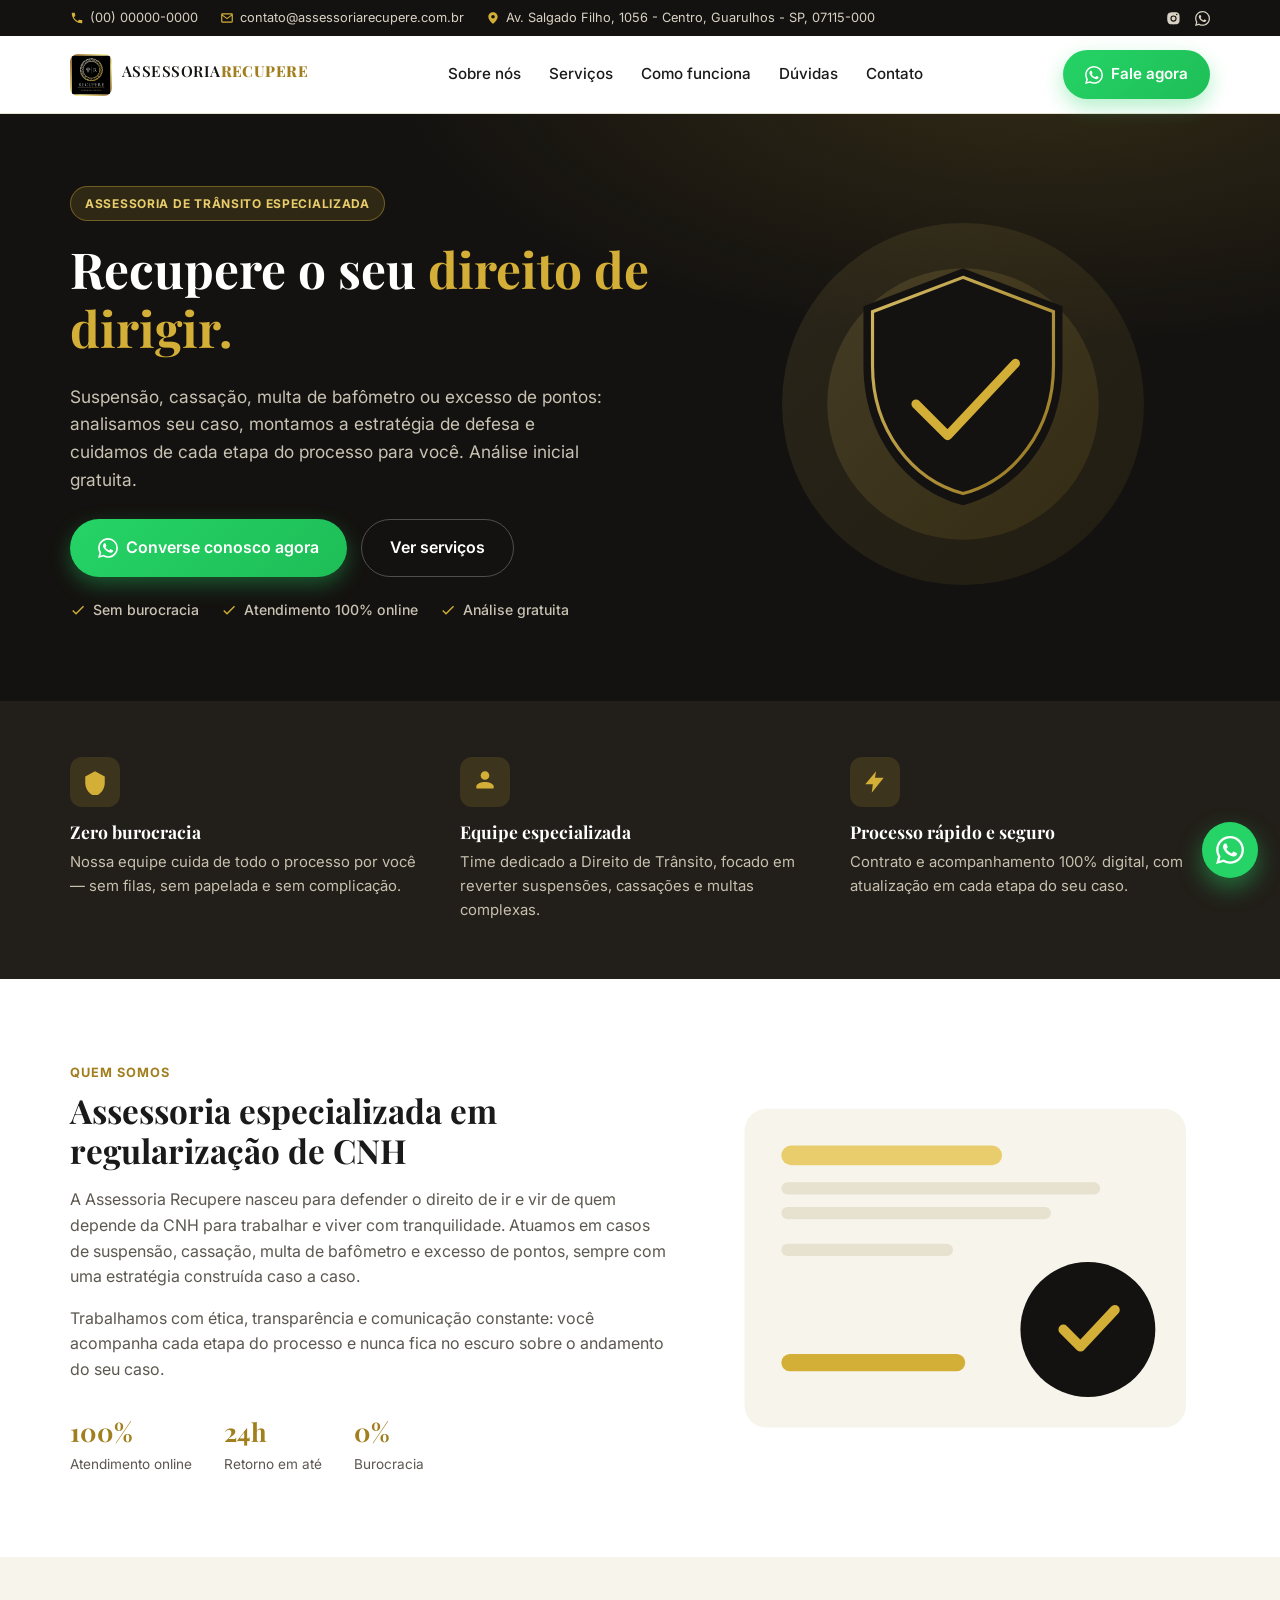
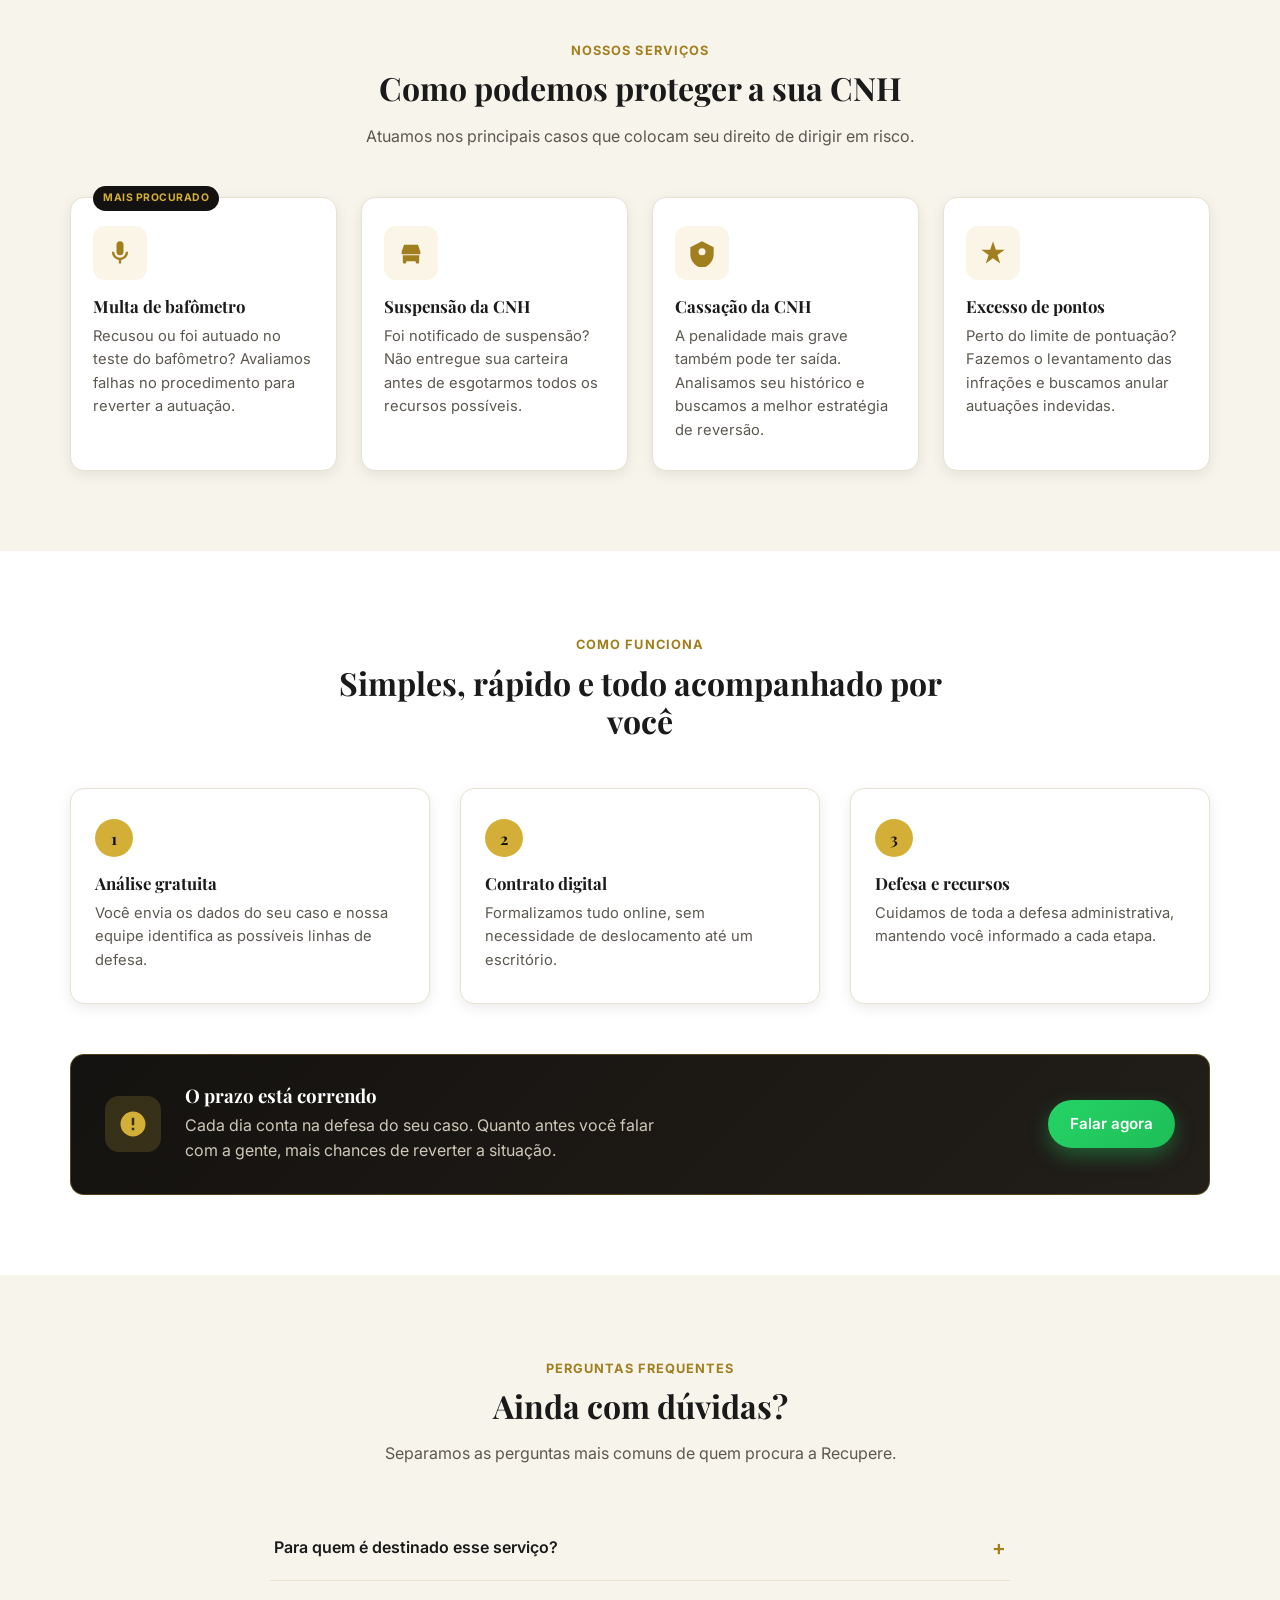
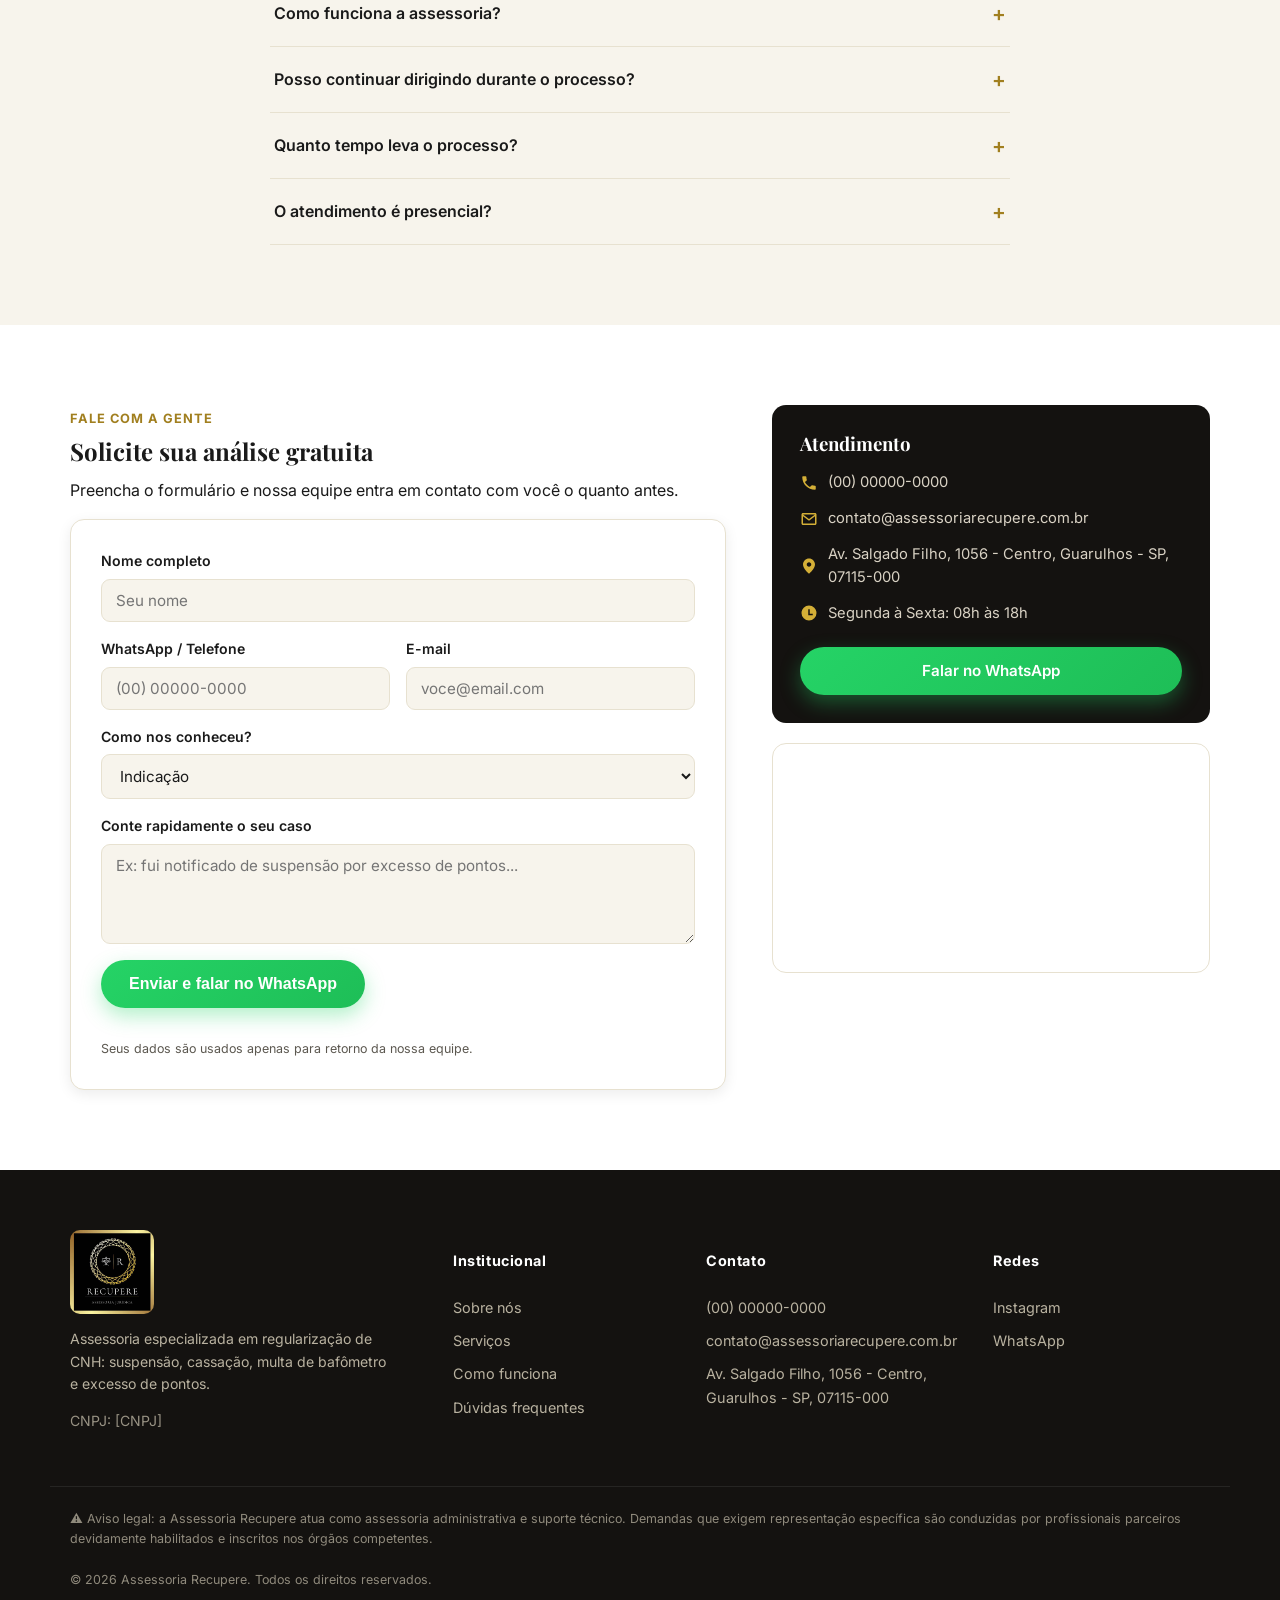
==== index.html @ c4301746 "Migra hospedagem de Vercel para GitHub Pages com URLs limpas Move cada landing page para sua própria" ====
<!DOCTYPE html>
<html lang="pt-BR">
<head>
<meta charset="UTF-8">
<meta name="viewport" content="width=device-width, initial-scale=1.0">
<title>Assessoria Recupere | Recupere seu direito de dirigir</title>
<meta name="description" content="Assessoria especializada em regularização de CNH: suspensão, cassação, multa de bafômetro e excesso de pontos. Análise gratuita, fale agora com um especialista.">
<meta name="theme-color" content="#3B0764">

<meta property="og:type" content="website">
<meta property="og:title" content="Assessoria Recupere | Recupere seu direito de dirigir">
<meta property="og:description" content="Especialistas em suspensão, cassação, multa de bafômetro e excesso de pontos na CNH. Fale agora com nossa equipe.">
<meta property="og:image" content="https://assessoriarecupere.com.br/img/logo.jpg">
<meta property="og:locale" content="pt_BR">

<link rel="icon" type="image/jpeg" href="/img/logo.jpg">
<link rel="apple-touch-icon" href="/img/logo.jpg">
<link rel="preconnect" href="https://fonts.googleapis.com">
<link rel="preconnect" href="https://fonts.gstatic.com" crossorigin>
<link href="https://fonts.googleapis.com/css2?family=Playfair+Display:wght@600;700;800&family=Inter:wght@400;500;600;700&display=swap" rel="stylesheet">
<link rel="stylesheet" href="/css/style.css">
</head>
<body>

<!-- Topbar -->
<div class="topbar">
  <div class="container topbar__inner">
    <div class="topbar__contacts">
      <a href="tel:+5500000000000" class="topbar__item" data-field="phone-tel">
        <svg viewBox="0 0 24 24" width="14" height="14"><path fill="currentColor" d="M6.6 10.8c1.4 2.8 3.8 5.1 6.6 6.6l2.2-2.2c.3-.3.7-.4 1-.2 1.1.4 2.3.6 3.6.6.6 0 1 .4 1 1V20c0 .6-.4 1-1 1C10.6 21 3 13.4 3 4c0-.6.4-1 1-1h3.5c.6 0 1 .4 1 1 0 1.3.2 2.5.6 3.6.1.4 0 .8-.2 1L6.6 10.8z"/></svg>
        <span data-field="phone">[TELEFONE/WHATSAPP]</span>
      </a>
      <a href="mailto:contato@assessoriarecupere.com.br" class="topbar__item">
        <svg viewBox="0 0 24 24" width="14" height="14"><path fill="currentColor" d="M2 6c0-1.1.9-2 2-2h16c1.1 0 2 .9 2 2v12c0 1.1-.9 2-2 2H4c-1.1 0-2-.9-2-2V6zm2 0l8 6 8-6H4zm0 2.2V18h16V8.2l-8 6-8-6z"/></svg>
        <span data-field="email">[EMAIL]</span>
      </a>
      <span class="topbar__item topbar__item--address">
        <svg viewBox="0 0 24 24" width="14" height="14"><path fill="currentColor" d="M12 2C7.6 2 4 5.6 4 10c0 5.4 6.9 11.3 7.2 11.6.2.2.5.3.8.3s.6-.1.8-.3C13.1 21.3 20 15.4 20 10c0-4.4-3.6-8-8-8zm0 11c-1.7 0-3-1.3-3-3s1.3-3 3-3 3 1.3 3 3-1.3 3-3 3z"/></svg>
        <span data-field="address">[ENDEREÇO / ATENDIMENTO ONLINE PARA TODO O BRASIL]</span>
      </span>
    </div>
    <div class="topbar__social">
      <a href="#" aria-label="Instagram" data-field="instagram"><svg viewBox="0 0 24 24" width="15" height="15"><path fill="currentColor" d="M12 2c2.7 0 3.1 0 4.1.1 1 0 1.7.2 2.3.5.6.2 1.1.6 1.6 1.1.5.5.8.9 1.1 1.6.2.6.4 1.3.5 2.3.1 1 .1 1.4.1 4.1s0 3.1-.1 4.1c0 1-.2 1.7-.5 2.3-.2.6-.6 1.1-1.1 1.6-.5.5-.9.8-1.6 1.1-.6.2-1.3.4-2.3.5-1 .1-1.4.1-4.1.1s-3.1 0-4.1-.1c-1 0-1.7-.2-2.3-.5-.6-.2-1.1-.6-1.6-1.1-.5-.5-.8-.9-1.1-1.6-.2-.6-.4-1.3-.5-2.3C2 15.1 2 14.7 2 12s0-3.1.1-4.1c0-1 .2-1.7.5-2.3.2-.6.6-1.1 1.1-1.6.5-.5.9-.8 1.6-1.1.6-.2 1.3-.4 2.3-.5C8.9 2 9.3 2 12 2zm0 5a5 5 0 100 10 5 5 0 000-10zm0 8.2a3.2 3.2 0 110-6.4 3.2 3.2 0 010 6.4zm5.2-8.4a1.2 1.2 0 100-2.4 1.2 1.2 0 000 2.4z"/></svg></a>
      <a href="#" aria-label="WhatsApp" data-field="whatsapp-link"><svg viewBox="0 0 24 24" width="15" height="15"><path fill="currentColor" d="M17.472 14.382c-.297-.149-1.758-.867-2.03-.967-.273-.099-.471-.148-.67.15-.197.297-.767.966-.94 1.164-.173.199-.347.223-.644.075-.297-.15-1.255-.463-2.39-1.475-.883-.788-1.48-1.761-1.653-2.059-.173-.297-.018-.458.13-.606.134-.133.298-.347.446-.52.149-.174.198-.298.298-.497.099-.198.05-.371-.025-.52-.075-.149-.669-1.612-.916-2.207-.242-.579-.487-.5-.669-.51a12.8 12.8 0 0 0-.57-.01c-.198 0-.52.074-.792.372-.272.297-1.04 1.016-1.04 2.479 0 1.462 1.065 2.875 1.213 3.074.149.198 2.096 3.2 5.077 4.487.709.306 1.262.489 1.694.625.712.227 1.36.195 1.871.118.571-.085 1.758-.719 2.006-1.413.248-.694.248-1.289.173-1.413-.074-.124-.272-.198-.57-.347m-5.421 7.403h-.004a9.87 9.87 0 0 1-5.031-1.378l-.361-.214-3.741.982.998-3.648-.235-.374a9.86 9.86 0 0 1-1.51-5.26c.001-5.45 4.436-9.884 9.888-9.884 2.64 0 5.122 1.03 6.988 2.898a9.825 9.825 0 0 1 2.893 6.994c-.003 5.45-4.437 9.884-9.885 9.884m8.413-18.297A11.815 11.815 0 0 0 12.05 0C5.495 0 .16 5.335.157 11.892c0 2.096.547 4.142 1.588 5.945L.057 24l6.305-1.654a11.882 11.882 0 0 0 5.683 1.448h.005c6.554 0 11.89-5.335 11.893-11.893a11.821 11.821 0 0 0-3.48-8.413Z"/></svg></a>
    </div>
  </div>
</div>

<!-- Header -->
<header class="header" id="topo">
  <div class="container header__inner">
    <a href="#topo" class="logo">
      <span class="logo__mark">
        <img src="/img/logo.jpg" alt="Assessoria Recupere">
      </span>
      <span class="logo__text">ASSESSORIA<strong>RECUPERE</strong></span>
    </a>

    <nav class="nav" id="nav">
      <a href="#sobre">Sobre nós</a>
      <a href="#servicos">Serviços</a>
      <a href="#como-funciona">Como funciona</a>
      <a href="#duvidas">Dúvidas</a>
      <a href="#contato">Contato</a>
    </nav>

    <a href="#contato" class="btn btn--cta header__cta">
      <svg viewBox="0 0 24 24" width="18" height="18"><path fill="currentColor" d="M17.472 14.382c-.297-.149-1.758-.867-2.03-.967-.273-.099-.471-.148-.67.15-.197.297-.767.966-.94 1.164-.173.199-.347.223-.644.075-.297-.15-1.255-.463-2.39-1.475-.883-.788-1.48-1.761-1.653-2.059-.173-.297-.018-.458.13-.606.134-.133.298-.347.446-.52.149-.174.198-.298.298-.497.099-.198.05-.371-.025-.52-.075-.149-.669-1.612-.916-2.207-.242-.579-.487-.5-.669-.51a12.8 12.8 0 0 0-.57-.01c-.198 0-.52.074-.792.372-.272.297-1.04 1.016-1.04 2.479 0 1.462 1.065 2.875 1.213 3.074.149.198 2.096 3.2 5.077 4.487.709.306 1.262.489 1.694.625.712.227 1.36.195 1.871.118.571-.085 1.758-.719 2.006-1.413.248-.694.248-1.289.173-1.413-.074-.124-.272-.198-.57-.347m-5.421 7.403h-.004a9.87 9.87 0 0 1-5.031-1.378l-.361-.214-3.741.982.998-3.648-.235-.374a9.86 9.86 0 0 1-1.51-5.26c.001-5.45 4.436-9.884 9.888-9.884 2.64 0 5.122 1.03 6.988 2.898a9.825 9.825 0 0 1 2.893 6.994c-.003 5.45-4.437 9.884-9.885 9.884m8.413-18.297A11.815 11.815 0 0 0 12.05 0C5.495 0 .16 5.335.157 11.892c0 2.096.547 4.142 1.588 5.945L.057 24l6.305-1.654a11.882 11.882 0 0 0 5.683 1.448h.005c6.554 0 11.89-5.335 11.893-11.893a11.821 11.821 0 0 0-3.48-8.413Z"/></svg>
      Fale agora
    </a>

    <button class="nav__toggle" id="navToggle" aria-label="Abrir menu" aria-expanded="false">
      <span></span><span></span><span></span>
    </button>
  </div>
</header>

<!-- Hero -->
<section class="hero">
  <div class="hero__bg" aria-hidden="true"></div>
  <div class="container hero__inner">
    <div class="hero__content">
      <span class="pill">ASSESSORIA DE TRÂNSITO ESPECIALIZADA</span>
      <h1>Recupere o seu <span class="highlight">direito de dirigir.</span></h1>
      <p class="hero__lead">
        Suspensão, cassação, multa de bafômetro ou excesso de pontos: analisamos seu
        caso, montamos a estratégia de defesa e cuidamos de cada etapa do processo
        para você. Análise inicial gratuita.
      </p>
      <div class="hero__actions">
        <a href="#" class="btn btn--cta btn--lg" data-field="whatsapp-cta">
          <svg viewBox="0 0 24 24" width="20" height="20"><path fill="currentColor" d="M17.472 14.382c-.297-.149-1.758-.867-2.03-.967-.273-.099-.471-.148-.67.15-.197.297-.767.966-.94 1.164-.173.199-.347.223-.644.075-.297-.15-1.255-.463-2.39-1.475-.883-.788-1.48-1.761-1.653-2.059-.173-.297-.018-.458.13-.606.134-.133.298-.347.446-.52.149-.174.198-.298.298-.497.099-.198.05-.371-.025-.52-.075-.149-.669-1.612-.916-2.207-.242-.579-.487-.5-.669-.51a12.8 12.8 0 0 0-.57-.01c-.198 0-.52.074-.792.372-.272.297-1.04 1.016-1.04 2.479 0 1.462 1.065 2.875 1.213 3.074.149.198 2.096 3.2 5.077 4.487.709.306 1.262.489 1.694.625.712.227 1.36.195 1.871.118.571-.085 1.758-.719 2.006-1.413.248-.694.248-1.289.173-1.413-.074-.124-.272-.198-.57-.347m-5.421 7.403h-.004a9.87 9.87 0 0 1-5.031-1.378l-.361-.214-3.741.982.998-3.648-.235-.374a9.86 9.86 0 0 1-1.51-5.26c.001-5.45 4.436-9.884 9.888-9.884 2.64 0 5.122 1.03 6.988 2.898a9.825 9.825 0 0 1 2.893 6.994c-.003 5.45-4.437 9.884-9.885 9.884m8.413-18.297A11.815 11.815 0 0 0 12.05 0C5.495 0 .16 5.335.157 11.892c0 2.096.547 4.142 1.588 5.945L.057 24l6.305-1.654a11.882 11.882 0 0 0 5.683 1.448h.005c6.554 0 11.89-5.335 11.893-11.893a11.821 11.821 0 0 0-3.48-8.413Z"/></svg>
          Converse conosco agora
        </a>
        <a href="#servicos" class="btn btn--ghost btn--lg">Ver serviços</a>
      </div>
      <ul class="hero__trust">
        <li><svg viewBox="0 0 24 24" width="16" height="16"><path fill="currentColor" d="M9 16.2L4.8 12l-1.4 1.4L9 19 21 7l-1.4-1.4z"/></svg> Sem burocracia</li>
        <li><svg viewBox="0 0 24 24" width="16" height="16"><path fill="currentColor" d="M9 16.2L4.8 12l-1.4 1.4L9 19 21 7l-1.4-1.4z"/></svg> Atendimento 100% online</li>
        <li><svg viewBox="0 0 24 24" width="16" height="16"><path fill="currentColor" d="M9 16.2L4.8 12l-1.4 1.4L9 19 21 7l-1.4-1.4z"/></svg> Análise gratuita</li>
      </ul>
    </div>

    <div class="hero__art" aria-hidden="true">
      <svg viewBox="0 0 420 420" class="hero__shield">
        <defs>
          <linearGradient id="shieldGrad" x1="0" y1="0" x2="1" y2="1">
            <stop offset="0" stop-color="#E9CD6C"/>
            <stop offset="1" stop-color="#A17F1F"/>
          </linearGradient>
        </defs>
        <circle cx="210" cy="210" r="200" fill="url(#shieldGrad)" opacity="0.10"/>
        <circle cx="210" cy="210" r="150" fill="url(#shieldGrad)" opacity="0.14"/>
        <path d="M210 60l110 42v66c0 78-48 138-110 154-62-16-110-76-110-154V102l110-42z" fill="#141210"/>
        <path d="M210 70l100 38v60c0 71-44 126-100 141-56-15-100-70-100-141v-60l100-38z" fill="none" stroke="url(#shieldGrad)" stroke-width="3.5" opacity="0.9"/>
        <path d="M158 210l35 35 75-80" fill="none" stroke="#D4AF37" stroke-width="10" stroke-linecap="round" stroke-linejoin="round"/>
      </svg>
    </div>
  </div>
</section>

<!-- Diferenciais -->
<section class="strip">
  <div class="container strip__grid">
    <div class="strip__card">
      <div class="strip__icon"><svg viewBox="0 0 24 24" width="26" height="26"><path fill="currentColor" d="M12 2L3 7v6c0 5.5 3.8 10.7 9 12 5.2-1.3 9-6.5 9-12V7l-9-5z"/></svg></div>
      <h3>Zero burocracia</h3>
      <p>Nossa equipe cuida de todo o processo por você — sem filas, sem papelada e sem complicação.</p>
    </div>
    <div class="strip__card">
      <div class="strip__icon"><svg viewBox="0 0 24 24" width="26" height="26"><path fill="currentColor" d="M12 12c2.7 0 8 1.3 8 4v2H4v-2c0-2.7 5.3-4 8-4zm0-2a4 4 0 100-8 4 4 0 000 8z"/></svg></div>
      <h3>Equipe especializada</h3>
      <p>Time dedicado a Direito de Trânsito, focado em reverter suspensões, cassações e multas complexas.</p>
    </div>
    <div class="strip__card">
      <div class="strip__icon"><svg viewBox="0 0 24 24" width="26" height="26"><path fill="currentColor" d="M13 2L3 14h7l-1 8 11-14h-8l1-6z"/></svg></div>
      <h3>Processo rápido e seguro</h3>
      <p>Contrato e acompanhamento 100% digital, com atualização em cada etapa do seu caso.</p>
    </div>
  </div>
</section>

<!-- Sobre -->
<section class="section" id="sobre">
  <div class="container about">
    <div class="about__text">
      <span class="eyebrow">QUEM SOMOS</span>
      <h2>Assessoria especializada em regularização de CNH</h2>
      <p>
        A Assessoria Recupere nasceu para defender o direito de ir e vir de quem depende
        da CNH para trabalhar e viver com tranquilidade. Atuamos em casos de suspensão,
        cassação, multa de bafômetro e excesso de pontos, sempre com uma estratégia
        construída caso a caso.
      </p>
      <p>
        Trabalhamos com ética, transparência e comunicação constante: você acompanha
        cada etapa do processo e nunca fica no escuro sobre o andamento do seu caso.
      </p>
      <div class="about__stats">
        <div><strong>100%</strong><span>Atendimento online</span></div>
        <div><strong>24h</strong><span>Retorno em até</span></div>
        <div><strong>0%</strong><span>Burocracia</span></div>
      </div>
    </div>
    <div class="about__art" aria-hidden="true">
      <svg viewBox="0 0 400 320">
        <rect x="20" y="30" width="360" height="260" rx="18" fill="#F7F4EC"/>
        <rect x="50" y="60" width="180" height="16" rx="8" fill="#E9CD6C"/>
        <rect x="50" y="90" width="260" height="10" rx="5" fill="#E7E1D0"/>
        <rect x="50" y="110" width="220" height="10" rx="5" fill="#E7E1D0"/>
        <rect x="50" y="140" width="140" height="10" rx="5" fill="#E7E1D0"/>
        <circle cx="300" cy="210" r="55" fill="#141210"/>
        <path d="M280 210l14 14 28-30" fill="none" stroke="#D4AF37" stroke-width="8" stroke-linecap="round" stroke-linejoin="round"/>
        <rect x="50" y="230" width="150" height="14" rx="7" fill="#D4AF37"/>
      </svg>
    </div>
  </div>
</section>

<!-- Serviços -->
<section class="section section--muted" id="servicos">
  <div class="container">
    <div class="section__head">
      <span class="eyebrow">NOSSOS SERVIÇOS</span>
      <h2>Como podemos proteger a sua CNH</h2>
      <p>Atuamos nos principais casos que colocam seu direito de dirigir em risco.</p>
    </div>

    <div class="cards cards--4">
      <article class="card">
        <span class="card__badge">MAIS PROCURADO</span>
        <div class="card__icon"><svg viewBox="0 0 24 24" width="28" height="28"><path fill="currentColor" d="M12 2a3 3 0 013 3v6a3 3 0 01-6 0V5a3 3 0 013-3zm5 9a5 5 0 01-10 0H5a7 7 0 006 6.9V21h2v-3.1a7 7 0 006-6.9h-2z"/></svg></div>
        <h3>Multa de bafômetro</h3>
        <p>Recusou ou foi autuado no teste do bafômetro? Avaliamos falhas no procedimento para reverter a autuação.</p>
      </article>
      <article class="card">
        <div class="card__icon"><svg viewBox="0 0 24 24" width="28" height="28"><path fill="currentColor" d="M4 11h16v2H4zm2-6h12l2 6H4l2-6zm-1 9h14v6a1 1 0 01-1 1h-1a1 1 0 01-1-1v-1H8v1a1 1 0 01-1 1H6a1 1 0 01-1-1v-6z"/></svg></div>
        <h3>Suspensão da CNH</h3>
        <p>Foi notificado de suspensão? Não entregue sua carteira antes de esgotarmos todos os recursos possíveis.</p>
      </article>
      <article class="card">
        <div class="card__icon"><svg viewBox="0 0 24 24" width="28" height="28"><path fill="currentColor" d="M12 2L2 7v6c0 5.5 4.2 10.7 10 12 5.8-1.3 10-6.5 10-12V7l-10-5zm0 6a3 3 0 110 6 3 3 0 010-6z"/></svg></div>
        <h3>Cassação da CNH</h3>
        <p>A penalidade mais grave também pode ter saída. Analisamos seu histórico e buscamos a melhor estratégia de reversão.</p>
      </article>
      <article class="card">
        <div class="card__icon"><svg viewBox="0 0 24 24" width="28" height="28"><path fill="currentColor" d="M12 2l2.4 7.3H22l-6.2 4.5 2.4 7.2L12 16.6 5.8 21l2.4-7.2L2 9.3h7.6z"/></svg></div>
        <h3>Excesso de pontos</h3>
        <p>Perto do limite de pontuação? Fazemos o levantamento das infrações e buscamos anular autuações indevidas.</p>
      </article>
    </div>
  </div>
</section>

<!-- Como funciona -->
<section class="section" id="como-funciona">
  <div class="container">
    <div class="section__head">
      <span class="eyebrow">COMO FUNCIONA</span>
      <h2>Simples, rápido e todo acompanhado por você</h2>
    </div>

    <div class="steps">
      <div class="step">
        <span class="step__num">1</span>
        <h3>Análise gratuita</h3>
        <p>Você envia os dados do seu caso e nossa equipe identifica as possíveis linhas de defesa.</p>
      </div>
      <div class="step">
        <span class="step__num">2</span>
        <h3>Contrato digital</h3>
        <p>Formalizamos tudo online, sem necessidade de deslocamento até um escritório.</p>
      </div>
      <div class="step">
        <span class="step__num">3</span>
        <h3>Defesa e recursos</h3>
        <p>Cuidamos de toda a defesa administrativa, mantendo você informado a cada etapa.</p>
      </div>
    </div>

    <div class="urgency">
      <div class="urgency__icon"><svg viewBox="0 0 24 24" width="30" height="30"><path fill="currentColor" d="M12 2a10 10 0 100 20 10 10 0 000-20zm1 15h-2v-2h2v2zm0-4h-2V7h2v6z"/></svg></div>
      <div>
        <h3>O prazo está correndo</h3>
        <p>Cada dia conta na defesa do seu caso. Quanto antes você falar com a gente, mais chances de reverter a situação.</p>
      </div>
      <a href="#" class="btn btn--cta" data-field="whatsapp-cta">Falar agora</a>
    </div>
  </div>
</section>

<!-- FAQ -->
<section class="section section--muted" id="duvidas">
  <div class="container faq">
    <div class="section__head">
      <span class="eyebrow">PERGUNTAS FREQUENTES</span>
      <h2>Ainda com dúvidas?</h2>
      <p>Separamos as perguntas mais comuns de quem procura a Recupere.</p>
    </div>

    <div class="accordion" id="accordion">
      <div class="accordion__item">
        <button class="accordion__btn">Para quem é destinado esse serviço? <span>+</span></button>
        <div class="accordion__panel"><p>Para qualquer motorista com CNH suspensa, cassada, autuado por bafômetro ou próximo do limite de pontos, em qualquer estado do Brasil.</p></div>
      </div>
      <div class="accordion__item">
        <button class="accordion__btn">Como funciona a assessoria? <span>+</span></button>
        <div class="accordion__panel"><p>Analisamos seu caso gratuitamente, apontamos as possibilidades de defesa e, se você seguir com a gente, cuidamos de todo o processo administrativo do início ao fim.</p></div>
      </div>
      <div class="accordion__item">
        <button class="accordion__btn">Posso continuar dirigindo durante o processo? <span>+</span></button>
        <div class="accordion__panel"><p>Em muitos casos é possível manter o direito de dirigir enquanto o recurso está em andamento. Isso é avaliado caso a caso na análise inicial.</p></div>
      </div>
      <div class="accordion__item">
        <button class="accordion__btn">Quanto tempo leva o processo? <span>+</span></button>
        <div class="accordion__panel"><p>O prazo varia conforme o órgão de trânsito e a complexidade do caso. Durante a análise, explicamos a expectativa de prazo específica para a sua situação.</p></div>
      </div>
      <div class="accordion__item">
        <button class="accordion__btn">O atendimento é presencial? <span>+</span></button>
        <div class="accordion__panel"><p>Não é necessário. Todo o atendimento é feito online, por WhatsApp e assinatura digital de documentos, para facilitar sua vida.</p></div>
      </div>
    </div>
  </div>
</section>

<!-- Contato / Lead form -->
<section class="section" id="contato">
  <div class="container contact">
    <div class="contact__form-wrap">
      <span class="eyebrow">FALE COM A GENTE</span>
      <h2>Solicite sua análise gratuita</h2>
      <p>Preencha o formulário e nossa equipe entra em contato com você o quanto antes.</p>

      <form id="leadForm" class="lead-form" novalidate>
        <div class="lead-form__row">
          <label>
            Nome completo
            <input type="text" name="nome" required placeholder="Seu nome">
          </label>
        </div>
        <div class="lead-form__row lead-form__row--split">
          <label>
            WhatsApp / Telefone
            <input type="tel" name="telefone" required placeholder="(00) 00000-0000">
          </label>
          <label>
            E-mail
            <input type="email" name="email" required placeholder="voce@email.com">
          </label>
        </div>
        <div class="lead-form__row">
          <label>
            Como nos conheceu?
            <select name="comoConheceu">
              <option value="Indicação">Indicação</option>
              <option value="Google">Busca no Google</option>
              <option value="Instagram">Instagram</option>
              <option value="WhatsApp">WhatsApp</option>
              <option value="Outros">Outros</option>
            </select>
          </label>
        </div>
        <div class="lead-form__row">
          <label>
            Conte rapidamente o seu caso
            <textarea name="mensagem" rows="4" placeholder="Ex: fui notificado de suspensão por excesso de pontos..."></textarea>
          </label>
        </div>
        <input type="hidden" name="origem" value="assessoriarecupere.com.br">

        <button type="submit" class="btn btn--cta btn--lg lead-form__submit">
          Enviar e falar no WhatsApp
        </button>
        <p class="lead-form__status" id="formStatus" role="status" aria-live="polite"></p>
        <p class="lead-form__privacy">Seus dados são usados apenas para retorno da nossa equipe.</p>
      </form>
    </div>

    <div class="contact__info">
      <div class="contact__card">
        <h3>Atendimento</h3>
        <ul>
          <li>
            <svg viewBox="0 0 24 24" width="18" height="18"><path fill="currentColor" d="M6.6 10.8c1.4 2.8 3.8 5.1 6.6 6.6l2.2-2.2c.3-.3.7-.4 1-.2 1.1.4 2.3.6 3.6.6.6 0 1 .4 1 1V20c0 .6-.4 1-1 1C10.6 21 3 13.4 3 4c0-.6.4-1 1-1h3.5c.6 0 1 .4 1 1 0 1.3.2 2.5.6 3.6.1.4 0 .8-.2 1L6.6 10.8z"/></svg>
            <span data-field="phone">[TELEFONE/WHATSAPP]</span>
          </li>
          <li>
            <svg viewBox="0 0 24 24" width="18" height="18"><path fill="currentColor" d="M2 6c0-1.1.9-2 2-2h16c1.1 0 2 .9 2 2v12c0 1.1-.9 2-2 2H4c-1.1 0-2-.9-2-2V6zm2 0l8 6 8-6H4zm0 2.2V18h16V8.2l-8 6-8-6z"/></svg>
            <span data-field="email">[EMAIL]</span>
          </li>
          <li>
            <svg viewBox="0 0 24 24" width="18" height="18"><path fill="currentColor" d="M12 2C7.6 2 4 5.6 4 10c0 5.4 6.9 11.3 7.2 11.6.2.2.5.3.8.3s.6-.1.8-.3C13.1 21.3 20 15.4 20 10c0-4.4-3.6-8-8-8zm0 11c-1.7 0-3-1.3-3-3s1.3-3 3-3 3 1.3 3 3-1.3 3-3 3z"/></svg>
            <span data-field="address">[ENDEREÇO / ATENDIMENTO ONLINE PARA TODO O BRASIL]</span>
          </li>
          <li>
            <svg viewBox="0 0 24 24" width="18" height="18"><path fill="currentColor" d="M12 2a10 10 0 100 20 10 10 0 000-20zm1 11h4v2h-6V7h2v6z"/></svg>
            <span data-field="hours">Segunda à Sexta: 08h às 18h</span>
          </li>
        </ul>
        <a href="#" class="btn btn--cta btn--block" data-field="whatsapp-cta">Falar no WhatsApp</a>
      </div>

      <div class="contact__map">
        <iframe
          data-field="map-src"
          src="https://www.google.com/maps?q=Brasil&output=embed"
          width="100%" height="220" style="border:0;" loading="lazy" referrerpolicy="no-referrer-when-downgrade"
          title="Localização Assessoria Recupere"></iframe>
      </div>
    </div>
  </div>
</section>

<!-- Footer -->
<footer class="footer">
  <div class="container footer__grid">
    <div class="footer__brand">
      <span class="logo logo--footer logo--seal">
        <img src="/img/logo.jpg" alt="Assessoria Recupere">
      </span>
      <p>Assessoria especializada em regularização de CNH: suspensão, cassação, multa de bafômetro e excesso de pontos.</p>
      <p class="footer__cnpj">CNPJ: <span data-field="cnpj">[CNPJ]</span></p>
    </div>

    <div class="footer__col">
      <h4>Institucional</h4>
      <a href="#sobre">Sobre nós</a>
      <a href="#servicos">Serviços</a>
      <a href="#como-funciona">Como funciona</a>
      <a href="#duvidas">Dúvidas frequentes</a>
    </div>

    <div class="footer__col">
      <h4>Contato</h4>
      <span data-field="phone">[TELEFONE/WHATSAPP]</span>
      <span data-field="email">[EMAIL]</span>
      <span data-field="address">[ENDEREÇO / ATENDIMENTO ONLINE]</span>
    </div>

    <div class="footer__col">
      <h4>Redes</h4>
      <a href="#" data-field="instagram">Instagram</a>
      <a href="#" data-field="whatsapp-link">WhatsApp</a>
    </div>
  </div>

  <div class="container footer__legal">
    <p>
      ⚠️ Aviso legal: a Assessoria Recupere atua como assessoria administrativa e suporte técnico.
      Demandas que exigem representação específica são conduzidas por profissionais parceiros
      devidamente habilitados e inscritos nos órgãos competentes.
    </p>
    <p>© <span id="year"></span> Assessoria Recupere. Todos os direitos reservados.</p>
  </div>
</footer>

<a href="#" class="whatsapp-float" data-field="whatsapp-cta" aria-label="Falar no WhatsApp">
  <svg viewBox="0 0 24 24" width="28" height="28"><path fill="currentColor" d="M17.472 14.382c-.297-.149-1.758-.867-2.03-.967-.273-.099-.471-.148-.67.15-.197.297-.767.966-.94 1.164-.173.199-.347.223-.644.075-.297-.15-1.255-.463-2.39-1.475-.883-.788-1.48-1.761-1.653-2.059-.173-.297-.018-.458.13-.606.134-.133.298-.347.446-.52.149-.174.198-.298.298-.497.099-.198.05-.371-.025-.52-.075-.149-.669-1.612-.916-2.207-.242-.579-.487-.5-.669-.51a12.8 12.8 0 0 0-.57-.01c-.198 0-.52.074-.792.372-.272.297-1.04 1.016-1.04 2.479 0 1.462 1.065 2.875 1.213 3.074.149.198 2.096 3.2 5.077 4.487.709.306 1.262.489 1.694.625.712.227 1.36.195 1.871.118.571-.085 1.758-.719 2.006-1.413.248-.694.248-1.289.173-1.413-.074-.124-.272-.198-.57-.347m-5.421 7.403h-.004a9.87 9.87 0 0 1-5.031-1.378l-.361-.214-3.741.982.998-3.648-.235-.374a9.86 9.86 0 0 1-1.51-5.26c.001-5.45 4.436-9.884 9.888-9.884 2.64 0 5.122 1.03 6.988 2.898a9.825 9.825 0 0 1 2.893 6.994c-.003 5.45-4.437 9.884-9.885 9.884m8.413-18.297A11.815 11.815 0 0 0 12.05 0C5.495 0 .16 5.335.157 11.892c0 2.096.547 4.142 1.588 5.945L.057 24l6.305-1.654a11.882 11.882 0 0 0 5.683 1.448h.005c6.554 0 11.89-5.335 11.893-11.893a11.821 11.821 0 0 0-3.48-8.413Z"/></svg>
</a>

<script src="/js/config.js"></script>
<script src="/js/script.js"></script>
</body>
</html>
---- css/style.css ----
:root {
  --ink: #141210;
  --ink-2: #221E19;
  --gold: #D4AF37;
  --gold-light: #E9CD6C;
  --gold-dark: #A17F1F;
  --text: #1A1A1A;
  --text-muted: #5C5850;
  --bg: #FFFFFF;
  --bg-muted: #F7F4EC;
  --border: #E7E1D0;
  --whatsapp: #25D366;
  --radius: 14px;
  --shadow: 0 10px 30px rgba(0, 0, 0, 0.12);
  --shadow-sm: 0 4px 14px rgba(0, 0, 0, 0.08);
}

* { box-sizing: border-box; }
html { scroll-behavior: smooth; }

body {
  margin: 0;
  font-family: 'Inter', system-ui, sans-serif;
  color: var(--text);
  background: var(--bg);
  line-height: 1.6;
}

h1, h2, h3, .logo__text {
  font-family: 'Playfair Display', 'Poppins', 'Inter', sans-serif;
  line-height: 1.2;
  margin: 0 0 .5em;
}

p { margin: 0 0 1em; }
a { color: inherit; text-decoration: none; }
img, svg { display: block; max-width: 100%; }
ul { margin: 0; padding: 0; list-style: none; }

.container {
  width: 100%;
  max-width: 1180px;
  margin: 0 auto;
  padding: 0 20px;
}

.eyebrow {
  display: inline-block;
  font-weight: 700;
  font-size: .8rem;
  letter-spacing: .08em;
  color: var(--gold-dark);
  margin-bottom: .6em;
}

.section { padding: 80px 0; }
.section--muted { background: var(--bg-muted); }
.section__head { max-width: 620px; margin: 0 auto 48px; text-align: center; }
.section__head h2 { font-size: clamp(1.6rem, 2.5vw, 2.1rem); }
.section__head p { color: var(--text-muted); }

/* Buttons */
.btn {
  display: inline-flex;
  align-items: center;
  gap: 8px;
  justify-content: center;
  padding: 12px 22px;
  border-radius: 999px;
  font-weight: 600;
  font-size: .95rem;
  border: none;
  cursor: pointer;
  transition: transform .15s ease, box-shadow .15s ease, background .15s ease;
  white-space: nowrap;
}
.btn:hover { transform: translateY(-2px); }
.btn--cta {
  background: linear-gradient(135deg, var(--whatsapp), #1EBE57);
  color: #fff;
  box-shadow: 0 8px 20px rgba(37, 211, 102, 0.35);
}
.btn--cta:hover { box-shadow: 0 12px 26px rgba(37, 211, 102, 0.45); }
.btn--ghost {
  background: transparent;
  color: var(--ink);
  border: 1.5px solid var(--border);
}
.btn--ghost:hover { border-color: var(--gold); background: var(--bg-muted); }
.btn--lg { padding: 15px 28px; font-size: 1rem; }
.btn--block { width: 100%; margin-top: 18px; }

/* Topbar */
.topbar {
  background: var(--ink);
  color: #D9D2C4;
  font-size: .8rem;
}
.topbar__inner {
  display: flex;
  align-items: center;
  justify-content: space-between;
  padding: 8px 20px;
  gap: 16px;
  flex-wrap: wrap;
}
.topbar__contacts { display: flex; gap: 22px; flex-wrap: wrap; }
.topbar__item { display: flex; align-items: center; gap: 6px; }
.topbar__item svg { color: var(--gold); flex-shrink: 0; }
.topbar__social { display: flex; gap: 14px; }
.topbar__social a { color: #D9D2C4; }
.topbar__social a:hover { color: var(--gold); }
@media (max-width: 760px) { .topbar__item--address { display: none; } }

/* Header */
.header {
  background: #fff;
  border-bottom: 1px solid var(--border);
  position: sticky;
  top: 0;
  z-index: 50;
}
.header__inner {
  display: flex;
  align-items: center;
  justify-content: space-between;
  padding: 14px 20px;
  gap: 20px;
}
.logo { display: flex; align-items: center; gap: 10px; }
.logo__mark { color: var(--gold-dark); flex-shrink: 0; }
.logo__mark img {
  width: 42px; height: 42px;
  border-radius: 8px;
  object-fit: cover;
  display: block;
}
.logo--seal img {
  width: 84px; height: 84px;
  border-radius: 10px;
}
.logo__text {
  font-weight: 600;
  font-size: .95rem;
  letter-spacing: .03em;
  color: var(--ink);
}
.logo__text strong { color: var(--gold-dark); font-weight: 800; }
.nav { display: flex; gap: 28px; flex: 1; justify-content: center; }
.nav a { font-weight: 500; font-size: .95rem; color: var(--text); }
.nav a:hover { color: var(--gold-dark); }
.header__cta { flex-shrink: 0; }
.nav__toggle {
  display: none;
  flex-direction: column;
  gap: 5px;
  background: none;
  border: none;
  cursor: pointer;
  padding: 6px;
}
.nav__toggle span { width: 22px; height: 2px; background: var(--ink); border-radius: 2px; }

@media (max-width: 880px) {
  .nav {
    position: absolute;
    top: 100%; left: 0; right: 0;
    background: #fff;
    flex-direction: column;
    align-items: flex-start;
    gap: 0;
    border-bottom: 1px solid var(--border);
    box-shadow: var(--shadow-sm);
    max-height: 0;
    overflow: hidden;
    transition: max-height .25s ease;
  }
  .nav.is-open { max-height: 320px; }
  .nav a { padding: 14px 20px; width: 100%; border-top: 1px solid var(--border); }
  .header__cta { display: none; }
  .nav__toggle { display: flex; }
}

/* Hero */
.hero {
  position: relative;
  overflow: hidden;
  background: radial-gradient(1100px 480px at 82% -10%, rgba(212, 175, 55, 0.16) 0%, transparent 60%), var(--ink);
}
.hero__inner {
  display: grid;
  grid-template-columns: 1.1fr .9fr;
  align-items: center;
  gap: 40px;
  padding: 72px 20px 80px;
}
.pill {
  display: inline-block;
  background: rgba(212, 175, 55, 0.14);
  color: var(--gold-light);
  font-weight: 700;
  font-size: .75rem;
  letter-spacing: .06em;
  padding: 7px 14px;
  border-radius: 999px;
  border: 1px solid rgba(212, 175, 55, 0.4);
  margin-bottom: 18px;
}
.hero h1 {
  font-size: clamp(2.1rem, 4vw, 3.1rem);
  color: #fff;
}
.hero h1 .highlight { color: var(--gold); }
.hero__lead { font-size: 1.08rem; color: #C9C3B4; max-width: 540px; }
.hero__actions { display: flex; gap: 14px; flex-wrap: wrap; margin: 26px 0 22px; }
.hero .btn--ghost { color: #fff; border-color: rgba(255,255,255,0.25); }
.hero .btn--ghost:hover { border-color: var(--gold); background: rgba(212, 175, 55, 0.1); }
.hero__trust { display: flex; gap: 22px; flex-wrap: wrap; }
.hero__trust li { display: flex; align-items: center; gap: 7px; font-size: .88rem; color: #C9C3B4; font-weight: 500; }
.hero__trust svg { color: var(--gold); flex-shrink: 0; }
.hero__art { display: flex; justify-content: center; }
.hero__shield { width: 100%; max-width: 380px; }

@media (max-width: 880px) {
  .hero__inner { grid-template-columns: 1fr; padding-top: 40px; }
  .hero__art { order: -1; max-width: 240px; margin: 0 auto; }
}

/* Strip / diferenciais */
.strip { background: var(--ink-2); color: #EDE7D9; padding: 56px 0; }
.strip__grid { display: grid; grid-template-columns: repeat(3, 1fr); gap: 30px; }
.strip__card { text-align: left; }
.strip__icon {
  width: 50px; height: 50px;
  display: flex; align-items: center; justify-content: center;
  background: rgba(212, 175, 55, 0.15);
  color: var(--gold);
  border-radius: 12px;
  margin-bottom: 14px;
}
.strip__card h3 { color: #fff; font-size: 1.1rem; }
.strip__card p { color: #C7C0AF; margin: 0; font-size: .93rem; }
@media (max-width: 760px) { .strip__grid { grid-template-columns: 1fr; } }

/* About */
.about { display: grid; grid-template-columns: 1.1fr .9fr; gap: 50px; align-items: center; }
.about__text p { color: var(--text-muted); }
.about h2 { font-size: clamp(1.6rem, 2.6vw, 2.1rem); }
.about__stats { display: flex; gap: 32px; margin-top: 28px; flex-wrap: wrap; }
.about__stats strong { display: block; font-size: 1.6rem; font-family: 'Playfair Display', sans-serif; color: var(--gold-dark); }
.about__stats span { font-size: .85rem; color: var(--text-muted); }
@media (max-width: 880px) { .about { grid-template-columns: 1fr; } .about__art { order: -1; max-width: 320px; margin: 0 auto; } }

/* Cards / services */
.cards { display: grid; gap: 24px; }
.cards--4 { grid-template-columns: repeat(4, 1fr); }
.card {
  position: relative;
  background: #fff;
  border: 1px solid var(--border);
  border-radius: var(--radius);
  padding: 28px 22px;
  box-shadow: var(--shadow-sm);
  transition: transform .2s ease, box-shadow .2s ease;
}
.card:hover { transform: translateY(-4px); box-shadow: var(--shadow); }
.card__badge {
  position: absolute; top: -12px; left: 22px;
  background: var(--ink); color: var(--gold);
  font-size: .65rem; font-weight: 700; letter-spacing: .05em;
  padding: 4px 10px; border-radius: 999px;
}
.card__icon {
  width: 54px; height: 54px;
  display: flex; align-items: center; justify-content: center;
  background: rgba(212, 175, 55, 0.12); color: var(--gold-dark);
  border-radius: 12px; margin-bottom: 16px;
}
.card h3 { font-size: 1.05rem; }
.card p { color: var(--text-muted); font-size: .92rem; margin: 0; }
@media (max-width: 980px) { .cards--4 { grid-template-columns: repeat(2, 1fr); } }
@media (max-width: 560px) { .cards--4 { grid-template-columns: 1fr; } }

/* Steps */
.steps { display: grid; grid-template-columns: repeat(3, 1fr); gap: 30px; margin-bottom: 50px; }
.step {
  background: #fff; border: 1px solid var(--border); border-radius: var(--radius);
  padding: 30px 24px; box-shadow: var(--shadow-sm);
}
.step__num {
  display: inline-flex; align-items: center; justify-content: center;
  width: 38px; height: 38px; border-radius: 50%;
  background: var(--gold); color: var(--ink); font-weight: 700;
  font-family: 'Playfair Display', sans-serif; margin-bottom: 16px;
}
.step h3 { font-size: 1.05rem; }
.step p { color: var(--text-muted); font-size: .92rem; margin: 0; }
@media (max-width: 880px) { .steps { grid-template-columns: 1fr; } }

.urgency {
  display: flex; align-items: center; gap: 24px;
  background: linear-gradient(135deg, var(--ink), var(--ink-2));
  border: 1px solid rgba(212, 175, 55, 0.3);
  color: #fff; border-radius: var(--radius);
  padding: 30px 34px; flex-wrap: wrap;
}
.urgency__icon {
  width: 56px; height: 56px; flex-shrink: 0;
  display: flex; align-items: center; justify-content: center;
  background: rgba(212, 175, 55, 0.18); color: var(--gold);
  border-radius: 14px;
}
.urgency h3 { margin-bottom: .3em; }
.urgency p { margin: 0; color: #CFC8B8; max-width: 480px; }
.urgency .btn { margin-left: auto; }
@media (max-width: 700px) { .urgency { flex-direction: column; text-align: center; } .urgency .btn { margin-left: 0; } }

/* FAQ / accordion */
.faq { max-width: 780px; }
.accordion__item {
  border-bottom: 1px solid var(--border);
}
.accordion__btn {
  width: 100%;
  display: flex; align-items: center; justify-content: space-between;
  background: none; border: none; text-align: left;
  padding: 20px 4px; font-size: 1rem; font-weight: 600;
  color: var(--text); cursor: pointer; font-family: inherit;
}
.accordion__btn span { color: var(--gold-dark); font-size: 1.3rem; transition: transform .2s ease; }
.accordion__item.is-open .accordion__btn span { transform: rotate(45deg); }
.accordion__panel {
  max-height: 0; overflow: hidden; transition: max-height .25s ease;
}
.accordion__panel p { color: var(--text-muted); padding: 0 4px 18px; margin: 0; }

/* Contact */
.contact { display: grid; grid-template-columns: 1.2fr .8fr; gap: 46px; align-items: start; }
.lead-form {
  background: #fff; border: 1px solid var(--border);
  border-radius: var(--radius); padding: 30px; box-shadow: var(--shadow-sm);
  margin-top: 10px;
}
.lead-form__row { margin-bottom: 16px; }
.lead-form__row--split { display: grid; grid-template-columns: 1fr 1fr; gap: 16px; }
.lead-form label { display: flex; flex-direction: column; gap: 6px; font-size: .88rem; font-weight: 600; color: var(--text); }
.lead-form input, .lead-form select, .lead-form textarea {
  font-family: inherit; font-size: .95rem;
  padding: 11px 14px; border-radius: 9px;
  border: 1.5px solid var(--border); background: var(--bg-muted);
  color: var(--text); resize: vertical;
}
.lead-form input:focus, .lead-form select:focus, .lead-form textarea:focus {
  outline: none; border-color: var(--gold); background: #fff;
}
.lead-form__status { font-weight: 600; font-size: .9rem; min-height: 1.2em; }
.lead-form__status.is-success { color: #15803D; }
.lead-form__status.is-error { color: #B91C1C; }
.lead-form__privacy { font-size: .78rem; color: var(--text-muted); margin: 8px 0 0; }
@media (max-width: 560px) { .lead-form__row--split { grid-template-columns: 1fr; } }

.contact__card {
  background: var(--ink); color: #fff;
  border-radius: var(--radius); padding: 28px; margin-bottom: 20px;
}
.contact__card h3 { margin-bottom: 16px; }
.contact__card ul { display: flex; flex-direction: column; gap: 12px; margin-bottom: 4px; }
.contact__card li { display: flex; align-items: center; gap: 10px; font-size: .92rem; color: #D9D2C4; }
.contact__card li svg { color: var(--gold); flex-shrink: 0; }
.contact__map { border-radius: var(--radius); overflow: hidden; border: 1px solid var(--border); }
@media (max-width: 980px) { .contact { grid-template-columns: 1fr; } }

/* Footer */
.footer { background: var(--ink); color: #B9B2A0; padding: 60px 0 0; }
.footer__grid {
  display: grid; grid-template-columns: 1.6fr 1fr 1fr 1fr; gap: 36px;
  padding-bottom: 40px; border-bottom: 1px solid rgba(255,255,255,.08);
}
.footer .logo__text { color: #fff; }
.footer .logo__text strong { color: var(--gold); }
.footer__brand p { font-size: .88rem; margin-top: 14px; max-width: 320px; }
.footer__cnpj { font-size: .82rem; opacity: .8; }
.footer__col h4 { color: #fff; font-size: .9rem; margin-bottom: 14px; letter-spacing: .04em; }
.footer__col { display: flex; flex-direction: column; gap: 10px; font-size: .9rem; }
.footer__col a:hover { color: var(--gold); }
.footer__legal { padding: 22px 20px 26px; font-size: .78rem; opacity: .75; display: flex; flex-direction: column; gap: 8px; }
@media (max-width: 880px) { .footer__grid { grid-template-columns: 1fr 1fr; } }
@media (max-width: 560px) { .footer__grid { grid-template-columns: 1fr; } }

/* WhatsApp floating button */
.whatsapp-float {
  position: fixed; bottom: 22px; right: 22px; z-index: 60;
  width: 56px; height: 56px; border-radius: 50%;
  background: var(--whatsapp); color: #fff;
  display: flex; align-items: center; justify-content: center;
  box-shadow: 0 10px 24px rgba(37, 211, 102, 0.45);
  animation: pulse 2.4s infinite;
}
@keyframes pulse {
  0% { box-shadow: 0 0 0 0 rgba(37, 211, 102, 0.5); }
  70% { box-shadow: 0 0 0 14px rgba(37, 211, 102, 0); }
  100% { box-shadow: 0 0 0 0 rgba(37, 211, 102, 0); }
}
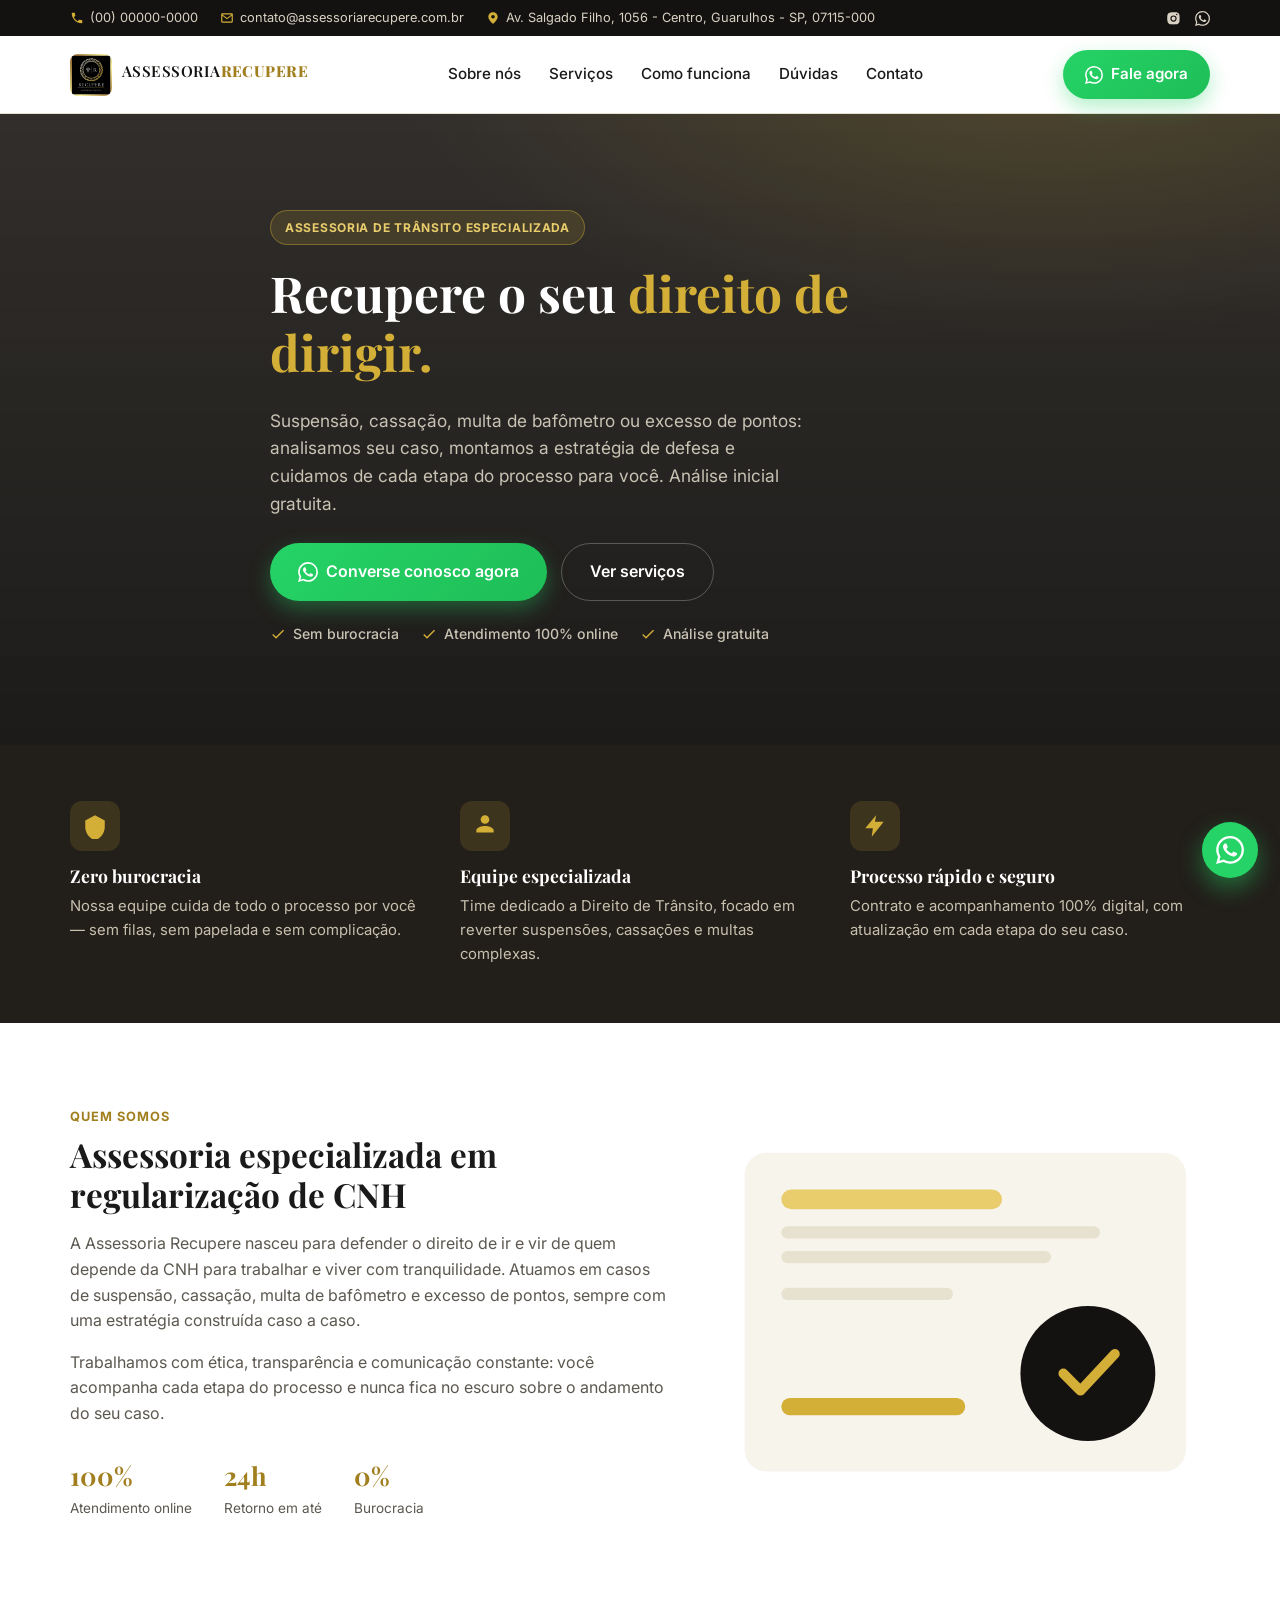
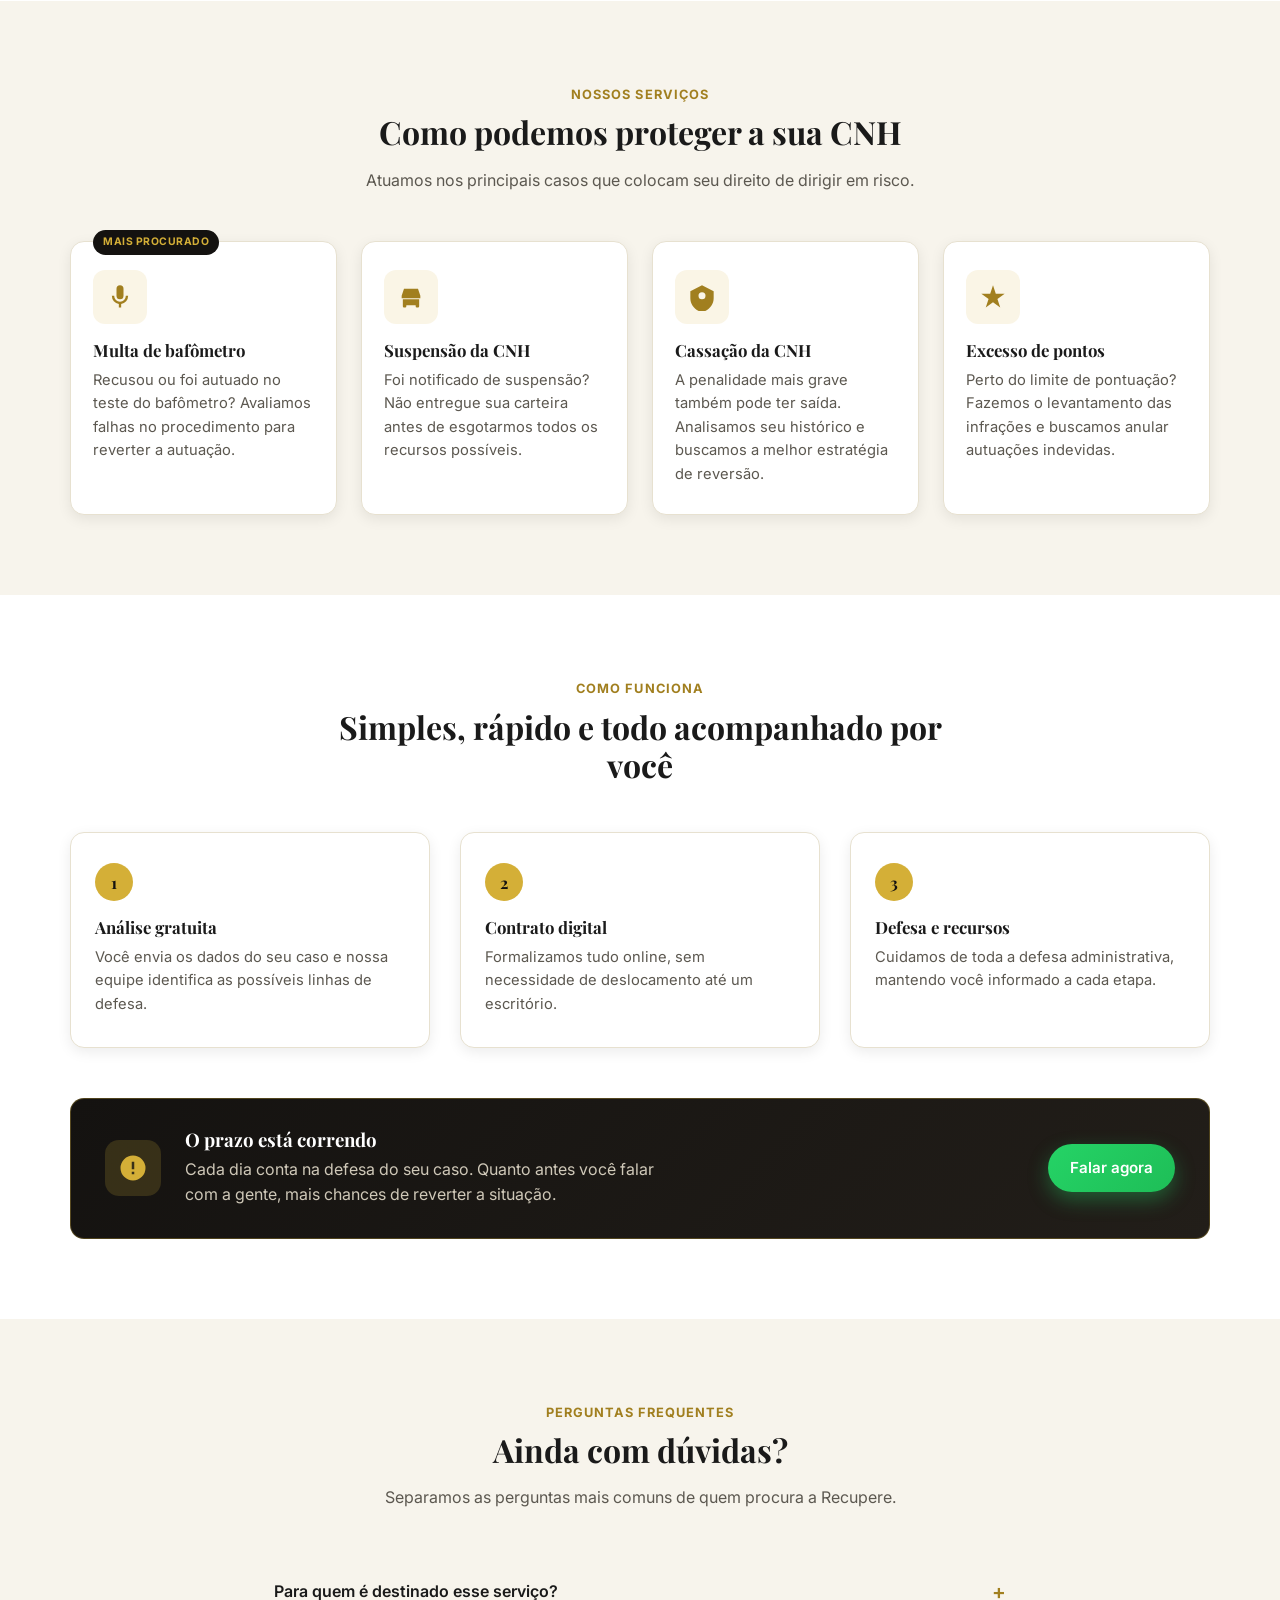
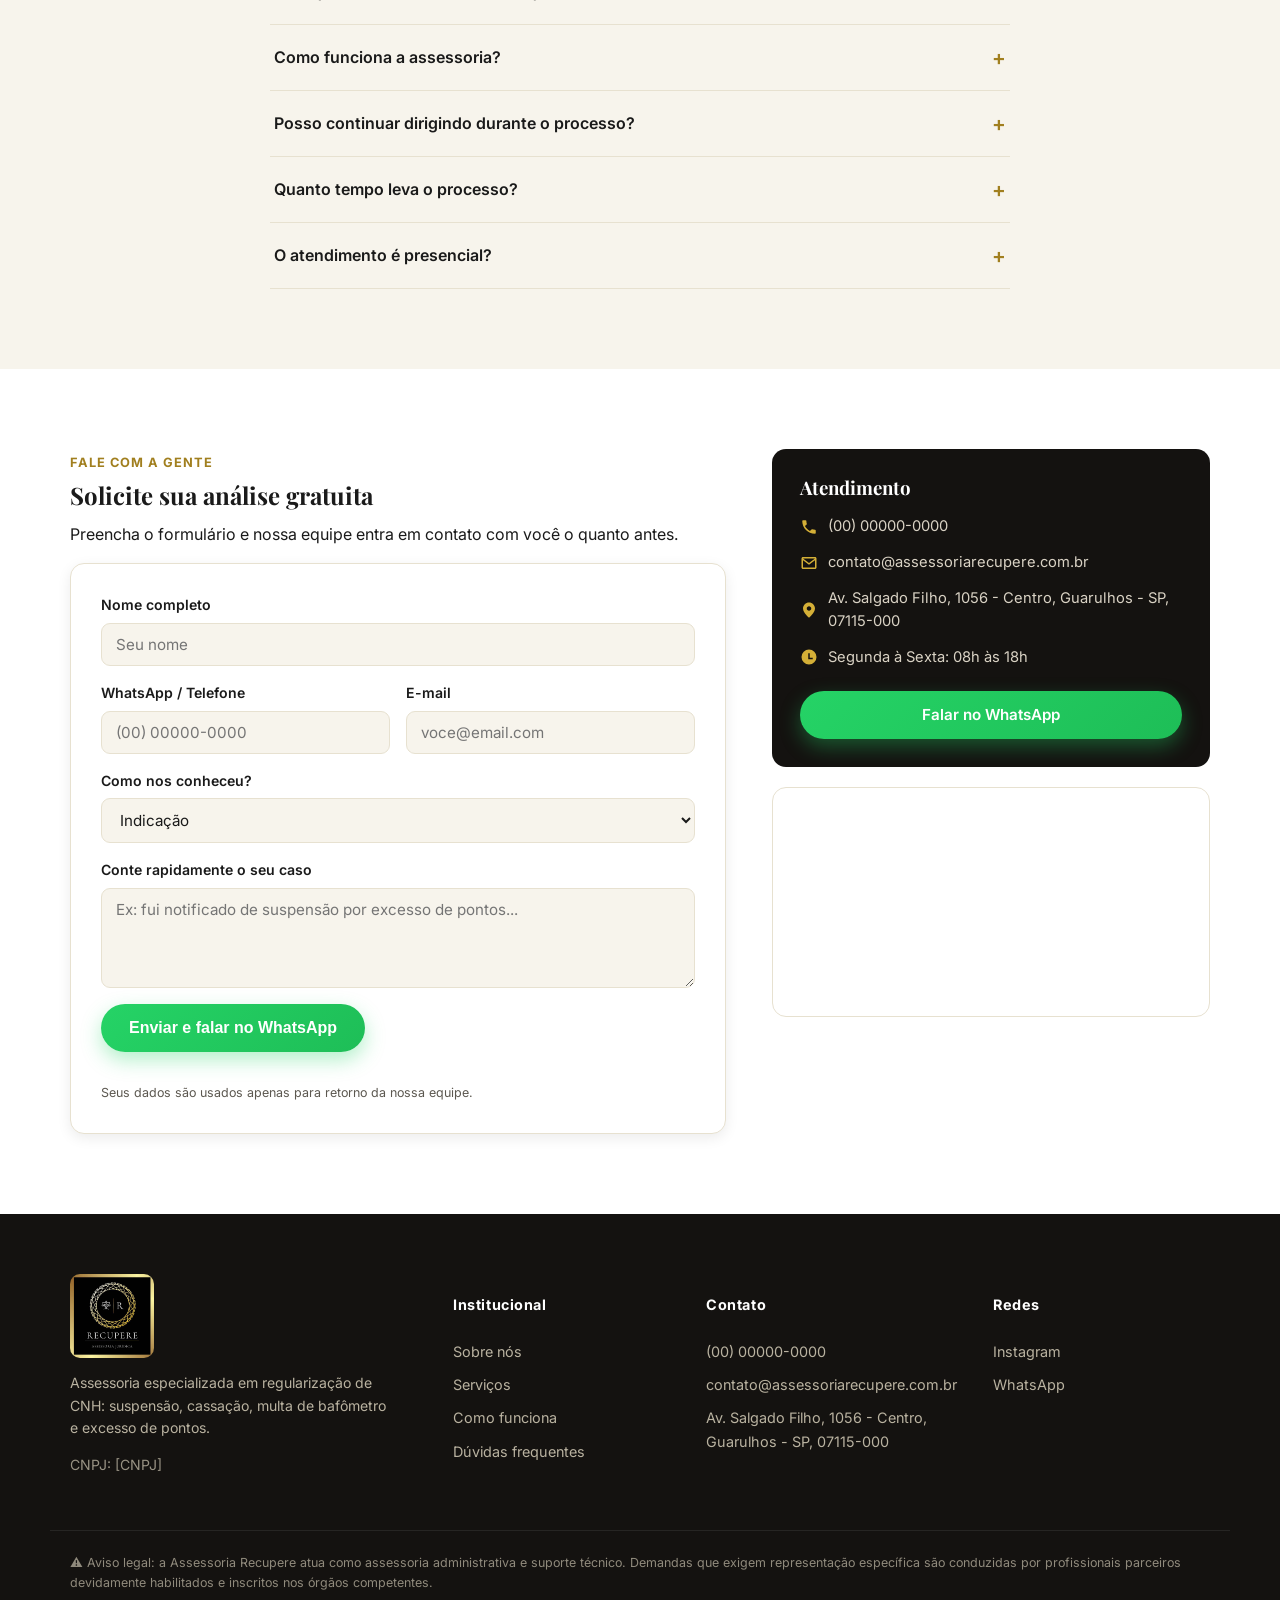
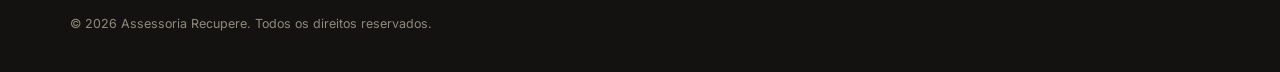
==== commit e131ba2d: "Adiciona foto de fundo no hero e trava todo CTA de WhatsApp num lead Todas as 4 páginas ganham uma f" ====
--- a/index.html
+++ b/index.html
@@ -5,20 +5,467 @@
 <meta name="viewport" content="width=device-width, initial-scale=1.0">
 <title>Assessoria Recupere | Recupere seu direito de dirigir</title>
 <meta name="description" content="Assessoria especializada em regularização de CNH: suspensão, cassação, multa de bafômetro e excesso de pontos. Análise gratuita, fale agora com um especialista.">
-<meta name="theme-color" content="#3B0764">
+<meta name="theme-color" content="#141210">
 
 <meta property="og:type" content="website">
 <meta property="og:title" content="Assessoria Recupere | Recupere seu direito de dirigir">
 <meta property="og:description" content="Especialistas em suspensão, cassação, multa de bafômetro e excesso de pontos na CNH. Fale agora com nossa equipe.">
-<meta property="og:image" content="https://assessoriarecupere.com.br/img/logo.jpg">
+<meta property="og:image" content="https://assessoriarecupere.com.br/static/logo.jpg">
 <meta property="og:locale" content="pt_BR">
 
-<link rel="icon" type="image/jpeg" href="/img/logo.jpg">
-<link rel="apple-touch-icon" href="/img/logo.jpg">
+<link rel="icon" type="image/jpeg" href="static/logo.jpg">
+<link rel="apple-touch-icon" href="static/logo.jpg">
 <link rel="preconnect" href="https://fonts.googleapis.com">
 <link rel="preconnect" href="https://fonts.gstatic.com" crossorigin>
 <link href="https://fonts.googleapis.com/css2?family=Playfair+Display:wght@600;700;800&family=Inter:wght@400;500;600;700&display=swap" rel="stylesheet">
-<link rel="stylesheet" href="/css/style.css">
+
+<style>
+:root {
+  --ink: #141210;
+  --ink-2: #221E19;
+  --gold: #D4AF37;
+  --gold-light: #E9CD6C;
+  --gold-dark: #A17F1F;
+  --text: #1A1A1A;
+  --text-muted: #5C5850;
+  --bg: #FFFFFF;
+  --bg-muted: #F7F4EC;
+  --border: #E7E1D0;
+  --whatsapp: #25D366;
+  --radius: 14px;
+  --shadow: 0 10px 30px rgba(0, 0, 0, 0.12);
+  --shadow-sm: 0 4px 14px rgba(0, 0, 0, 0.08);
+}
+
+* { box-sizing: border-box; }
+html { scroll-behavior: smooth; }
+
+body {
+  margin: 0;
+  font-family: 'Inter', system-ui, sans-serif;
+  color: var(--text);
+  background: var(--bg);
+  line-height: 1.6;
+}
+
+h1, h2, h3, .logo__text {
+  font-family: 'Playfair Display', 'Poppins', 'Inter', sans-serif;
+  line-height: 1.2;
+  margin: 0 0 .5em;
+}
+
+p { margin: 0 0 1em; }
+a { color: inherit; text-decoration: none; }
+img, svg { display: block; max-width: 100%; }
+ul { margin: 0; padding: 0; list-style: none; }
+
+.container {
+  width: 100%;
+  max-width: 1180px;
+  margin: 0 auto;
+  padding: 0 20px;
+}
+
+.eyebrow {
+  display: inline-block;
+  font-weight: 700;
+  font-size: .8rem;
+  letter-spacing: .08em;
+  color: var(--gold-dark);
+  margin-bottom: .6em;
+}
+
+.section { padding: 80px 0; }
+.section--muted { background: var(--bg-muted); }
+.section__head { max-width: 620px; margin: 0 auto 48px; text-align: center; }
+.section__head h2 { font-size: clamp(1.6rem, 2.5vw, 2.1rem); }
+.section__head p { color: var(--text-muted); }
+
+/* Buttons */
+.btn {
+  display: inline-flex;
+  align-items: center;
+  gap: 8px;
+  justify-content: center;
+  padding: 12px 22px;
+  border-radius: 999px;
+  font-weight: 600;
+  font-size: .95rem;
+  border: none;
+  cursor: pointer;
+  transition: transform .15s ease, box-shadow .15s ease, background .15s ease;
+  white-space: nowrap;
+}
+.btn:hover { transform: translateY(-2px); }
+.btn--cta {
+  background: linear-gradient(135deg, var(--whatsapp), #1EBE57);
+  color: #fff;
+  box-shadow: 0 8px 20px rgba(37, 211, 102, 0.35);
+}
+.btn--cta:hover { box-shadow: 0 12px 26px rgba(37, 211, 102, 0.45); }
+.btn--ghost {
+  background: transparent;
+  color: var(--ink);
+  border: 1.5px solid var(--border);
+}
+.btn--ghost:hover { border-color: var(--gold); background: var(--bg-muted); }
+.btn--lg { padding: 15px 28px; font-size: 1rem; }
+.btn--block { width: 100%; margin-top: 18px; }
+
+/* Topbar */
+.topbar {
+  background: var(--ink);
+  color: #D9D2C4;
+  font-size: .8rem;
+}
+.topbar__inner {
+  display: flex;
+  align-items: center;
+  justify-content: space-between;
+  padding: 8px 20px;
+  gap: 16px;
+  flex-wrap: wrap;
+}
+.topbar__contacts { display: flex; gap: 22px; flex-wrap: wrap; }
+.topbar__item { display: flex; align-items: center; gap: 6px; }
+.topbar__item svg { color: var(--gold); flex-shrink: 0; }
+.topbar__social { display: flex; gap: 14px; }
+.topbar__social a { color: #D9D2C4; }
+.topbar__social a:hover { color: var(--gold); }
+@media (max-width: 760px) { .topbar__item--address { display: none; } }
+
+/* Header */
+.header {
+  background: #fff;
+  border-bottom: 1px solid var(--border);
+  position: sticky;
+  top: 0;
+  z-index: 50;
+}
+.header__inner {
+  display: flex;
+  align-items: center;
+  justify-content: space-between;
+  padding: 14px 20px;
+  gap: 20px;
+}
+.logo { display: flex; align-items: center; gap: 10px; }
+.logo__mark { color: var(--gold-dark); flex-shrink: 0; }
+.logo__mark img {
+  width: 42px; height: 42px;
+  border-radius: 8px;
+  object-fit: cover;
+  display: block;
+}
+.logo--seal img {
+  width: 84px; height: 84px;
+  border-radius: 10px;
+}
+.logo__text {
+  font-weight: 600;
+  font-size: .95rem;
+  letter-spacing: .03em;
+  color: var(--ink);
+}
+.logo__text strong { color: var(--gold-dark); font-weight: 800; }
+.nav { display: flex; gap: 28px; flex: 1; justify-content: center; }
+.nav a { font-weight: 500; font-size: .95rem; color: var(--text); }
+.nav a:hover { color: var(--gold-dark); }
+.header__cta { flex-shrink: 0; }
+.nav__toggle {
+  display: none;
+  flex-direction: column;
+  gap: 5px;
+  background: none;
+  border: none;
+  cursor: pointer;
+  padding: 6px;
+}
+.nav__toggle span { width: 22px; height: 2px; background: var(--ink); border-radius: 2px; }
+
+@media (max-width: 880px) {
+  .nav {
+    position: absolute;
+    top: 100%; left: 0; right: 0;
+    background: #fff;
+    flex-direction: column;
+    align-items: flex-start;
+    gap: 0;
+    border-bottom: 1px solid var(--border);
+    box-shadow: var(--shadow-sm);
+    max-height: 0;
+    overflow: hidden;
+    transition: max-height .25s ease;
+  }
+  .nav.is-open { max-height: 320px; }
+  .nav a { padding: 14px 20px; width: 100%; border-top: 1px solid var(--border); }
+  .header__cta { display: none; }
+  .nav__toggle { display: flex; }
+}
+
+/* Hero */
+.hero {
+  position: relative;
+  overflow: hidden;
+  background:
+    radial-gradient(1100px 480px at 82% -10%, rgba(212, 175, 55, 0.20) 0%, transparent 60%),
+    linear-gradient(rgba(15, 12, 9, 0.86), rgba(12, 10, 8, 0.93)),
+    url('https://images.unsplash.com/photo-1635102639591-6084eb067f38?auto=format&fit=crop&w=1920&q=75') center/cover no-repeat;
+}
+.hero__inner {
+  display: block;
+  max-width: 780px;
+  padding: 96px 20px 100px;
+}
+.pill {
+  display: inline-block;
+  background: rgba(212, 175, 55, 0.14);
+  color: var(--gold-light);
+  font-weight: 700;
+  font-size: .75rem;
+  letter-spacing: .06em;
+  padding: 7px 14px;
+  border-radius: 999px;
+  border: 1px solid rgba(212, 175, 55, 0.4);
+  margin-bottom: 18px;
+}
+.hero h1 {
+  font-size: clamp(2.1rem, 4vw, 3.1rem);
+  color: #fff;
+}
+.hero h1 .highlight { color: var(--gold); }
+.hero__lead { font-size: 1.08rem; color: #C9C3B4; max-width: 540px; }
+.hero__actions { display: flex; gap: 14px; flex-wrap: wrap; margin: 26px 0 22px; }
+.hero .btn--ghost { color: #fff; border-color: rgba(255,255,255,0.25); }
+.hero .btn--ghost:hover { border-color: var(--gold); background: rgba(212, 175, 55, 0.1); }
+.hero__trust { display: flex; gap: 22px; flex-wrap: wrap; }
+.hero__trust li { display: flex; align-items: center; gap: 7px; font-size: .88rem; color: #C9C3B4; font-weight: 500; }
+.hero__trust svg { color: var(--gold); flex-shrink: 0; }
+@media (max-width: 880px) {
+  .hero__inner { padding-top: 56px; }
+}
+
+/* Strip / diferenciais */
+.strip { background: var(--ink-2); color: #EDE7D9; padding: 56px 0; }
+.strip__grid { display: grid; grid-template-columns: repeat(3, 1fr); gap: 30px; }
+.strip__card { text-align: left; }
+.strip__icon {
+  width: 50px; height: 50px;
+  display: flex; align-items: center; justify-content: center;
+  background: rgba(212, 175, 55, 0.15);
+  color: var(--gold);
+  border-radius: 12px;
+  margin-bottom: 14px;
+}
+.strip__card h3 { color: #fff; font-size: 1.1rem; }
+.strip__card p { color: #C7C0AF; margin: 0; font-size: .93rem; }
+@media (max-width: 760px) { .strip__grid { grid-template-columns: 1fr; } }
+
+/* About */
+.about { display: grid; grid-template-columns: 1.1fr .9fr; gap: 50px; align-items: center; }
+.about__text p { color: var(--text-muted); }
+.about h2 { font-size: clamp(1.6rem, 2.6vw, 2.1rem); }
+.about__stats { display: flex; gap: 32px; margin-top: 28px; flex-wrap: wrap; }
+.about__stats strong { display: block; font-size: 1.6rem; font-family: 'Playfair Display', sans-serif; color: var(--gold-dark); }
+.about__stats span { font-size: .85rem; color: var(--text-muted); }
+@media (max-width: 880px) { .about { grid-template-columns: 1fr; } .about__art { order: -1; max-width: 320px; margin: 0 auto; } }
+
+/* Cards / services */
+.cards { display: grid; gap: 24px; }
+.cards--4 { grid-template-columns: repeat(4, 1fr); }
+.card {
+  position: relative;
+  background: #fff;
+  border: 1px solid var(--border);
+  border-radius: var(--radius);
+  padding: 28px 22px;
+  box-shadow: var(--shadow-sm);
+  transition: transform .2s ease, box-shadow .2s ease;
+}
+.card:hover { transform: translateY(-4px); box-shadow: var(--shadow); }
+.card__badge {
+  position: absolute; top: -12px; left: 22px;
+  background: var(--ink); color: var(--gold);
+  font-size: .65rem; font-weight: 700; letter-spacing: .05em;
+  padding: 4px 10px; border-radius: 999px;
+}
+.card__icon {
+  width: 54px; height: 54px;
+  display: flex; align-items: center; justify-content: center;
+  background: rgba(212, 175, 55, 0.12); color: var(--gold-dark);
+  border-radius: 12px; margin-bottom: 16px;
+}
+.card h3 { font-size: 1.05rem; }
+.card p { color: var(--text-muted); font-size: .92rem; margin: 0; }
+@media (max-width: 980px) { .cards--4 { grid-template-columns: repeat(2, 1fr); } }
+@media (max-width: 560px) { .cards--4 { grid-template-columns: 1fr; } }
+
+/* Steps */
+.steps { display: grid; grid-template-columns: repeat(3, 1fr); gap: 30px; margin-bottom: 50px; }
+.step {
+  background: #fff; border: 1px solid var(--border); border-radius: var(--radius);
+  padding: 30px 24px; box-shadow: var(--shadow-sm);
+}
+.step__num {
+  display: inline-flex; align-items: center; justify-content: center;
+  width: 38px; height: 38px; border-radius: 50%;
+  background: var(--gold); color: var(--ink); font-weight: 700;
+  font-family: 'Playfair Display', sans-serif; margin-bottom: 16px;
+}
+.step h3 { font-size: 1.05rem; }
+.step p { color: var(--text-muted); font-size: .92rem; margin: 0; }
+@media (max-width: 880px) { .steps { grid-template-columns: 1fr; } }
+
+.urgency {
+  display: flex; align-items: center; gap: 24px;
+  background: linear-gradient(135deg, var(--ink), var(--ink-2));
+  border: 1px solid rgba(212, 175, 55, 0.3);
+  color: #fff; border-radius: var(--radius);
+  padding: 30px 34px; flex-wrap: wrap;
+}
+.urgency__icon {
+  width: 56px; height: 56px; flex-shrink: 0;
+  display: flex; align-items: center; justify-content: center;
+  background: rgba(212, 175, 55, 0.18); color: var(--gold);
+  border-radius: 14px;
+}
+.urgency h3 { margin-bottom: .3em; }
+.urgency p { margin: 0; color: #CFC8B8; max-width: 480px; }
+.urgency .btn { margin-left: auto; }
+@media (max-width: 700px) { .urgency { flex-direction: column; text-align: center; } .urgency .btn { margin-left: 0; } }
+
+/* FAQ / accordion */
+.faq { max-width: 780px; }
+.accordion__item {
+  border-bottom: 1px solid var(--border);
+}
+.accordion__btn {
+  width: 100%;
+  display: flex; align-items: center; justify-content: space-between;
+  background: none; border: none; text-align: left;
+  padding: 20px 4px; font-size: 1rem; font-weight: 600;
+  color: var(--text); cursor: pointer; font-family: inherit;
+}
+.accordion__btn span { color: var(--gold-dark); font-size: 1.3rem; transition: transform .2s ease; }
+.accordion__item.is-open .accordion__btn span { transform: rotate(45deg); }
+.accordion__panel {
+  max-height: 0; overflow: hidden; transition: max-height .25s ease;
+}
+.accordion__panel p { color: var(--text-muted); padding: 0 4px 18px; margin: 0; }
+
+/* Contact */
+.contact { display: grid; grid-template-columns: 1.2fr .8fr; gap: 46px; align-items: start; }
+.lead-form {
+  background: #fff; border: 1px solid var(--border);
+  border-radius: var(--radius); padding: 30px; box-shadow: var(--shadow-sm);
+  margin-top: 10px;
+}
+.lead-form__row { margin-bottom: 16px; }
+.lead-form__row--split { display: grid; grid-template-columns: 1fr 1fr; gap: 16px; }
+.lead-form label { display: flex; flex-direction: column; gap: 6px; font-size: .88rem; font-weight: 600; color: var(--text); }
+.lead-form input, .lead-form select, .lead-form textarea {
+  font-family: inherit; font-size: .95rem;
+  padding: 11px 14px; border-radius: 9px;
+  border: 1.5px solid var(--border); background: var(--bg-muted);
+  color: var(--text); resize: vertical;
+}
+.lead-form input:focus, .lead-form select:focus, .lead-form textarea:focus {
+  outline: none; border-color: var(--gold); background: #fff;
+}
+.lead-form__status { font-weight: 600; font-size: .9rem; min-height: 1.2em; }
+.lead-form__status.is-success { color: #15803D; }
+.lead-form__status.is-error { color: #B91C1C; }
+.lead-form__privacy { font-size: .78rem; color: var(--text-muted); margin: 8px 0 0; }
+@media (max-width: 560px) { .lead-form__row--split { grid-template-columns: 1fr; } }
+
+.contact__card {
+  background: var(--ink); color: #fff;
+  border-radius: var(--radius); padding: 28px; margin-bottom: 20px;
+}
+.contact__card h3 { margin-bottom: 16px; }
+.contact__card ul { display: flex; flex-direction: column; gap: 12px; margin-bottom: 4px; }
+.contact__card li { display: flex; align-items: center; gap: 10px; font-size: .92rem; color: #D9D2C4; }
+.contact__card li svg { color: var(--gold); flex-shrink: 0; }
+.contact__map { border-radius: var(--radius); overflow: hidden; border: 1px solid var(--border); }
+@media (max-width: 980px) { .contact { grid-template-columns: 1fr; } }
+
+/* Footer */
+.footer { background: var(--ink); color: #B9B2A0; padding: 60px 0 0; }
+.footer__grid {
+  display: grid; grid-template-columns: 1.6fr 1fr 1fr 1fr; gap: 36px;
+  padding-bottom: 40px; border-bottom: 1px solid rgba(255,255,255,.08);
+}
+.footer .logo__text { color: #fff; }
+.footer .logo__text strong { color: var(--gold); }
+.footer__brand p { font-size: .88rem; margin-top: 14px; max-width: 320px; }
+.footer__cnpj { font-size: .82rem; opacity: .8; }
+.footer__col h4 { color: #fff; font-size: .9rem; margin-bottom: 14px; letter-spacing: .04em; }
+.footer__col { display: flex; flex-direction: column; gap: 10px; font-size: .9rem; }
+.footer__col a:hover { color: var(--gold); }
+.footer__legal { padding: 22px 20px 26px; font-size: .78rem; opacity: .75; display: flex; flex-direction: column; gap: 8px; }
+@media (max-width: 880px) { .footer__grid { grid-template-columns: 1fr 1fr; } }
+@media (max-width: 560px) { .footer__grid { grid-template-columns: 1fr; } }
+
+/* WhatsApp floating button */
+.whatsapp-float {
+  position: fixed; bottom: 22px; right: 22px; z-index: 60;
+  width: 56px; height: 56px; border-radius: 50%;
+  background: var(--whatsapp); color: #fff;
+  display: flex; align-items: center; justify-content: center;
+  box-shadow: 0 10px 24px rgba(37, 211, 102, 0.45);
+  animation: pulse 2.4s infinite;
+}
+@keyframes pulse {
+  0% { box-shadow: 0 0 0 0 rgba(37, 211, 102, 0.5); }
+  70% { box-shadow: 0 0 0 14px rgba(37, 211, 102, 0); }
+  100% { box-shadow: 0 0 0 0 rgba(37, 211, 102, 0); }
+}
+
+/* Modal de lead rápido (abre antes de qualquer clique em WhatsApp) */
+@keyframes fadeInUp {
+  from { opacity: 0; transform: translateY(24px); }
+  to { opacity: 1; transform: translateY(0); }
+}
+.modal {
+  position: fixed; top: 0; left: 0; width: 100%; height: 100%;
+  background: rgba(10, 9, 8, 0.6);
+  display: none; align-items: center; justify-content: center;
+  z-index: 2000; backdrop-filter: blur(5px);
+  padding: 20px;
+}
+.modal.active { display: flex; }
+.modal-content {
+  background: #fff; padding: 36px; border-radius: 14px;
+  width: 100%; max-width: 440px; position: relative;
+  border: 1px solid var(--border);
+  animation: fadeInUp 0.35s ease-out;
+  box-shadow: 0 20px 60px rgba(0, 0, 0, 0.3);
+}
+.modal-close {
+  position: absolute; top: 14px; right: 14px;
+  color: #999; cursor: pointer; font-size: 1.7rem;
+  background: none; border: none; line-height: 1;
+}
+.modal-close:hover { color: var(--ink); }
+.modal-content h2 { font-size: 1.3rem; margin-bottom: 8px; color: var(--ink); }
+.modal-content > p { color: var(--text-muted); margin-bottom: 24px; font-size: .92rem; }
+.form-group { margin-bottom: 18px; }
+.form-group label { display: block; margin-bottom: 6px; font-weight: 600; font-size: .88rem; color: var(--text); }
+.form-control {
+  width: 100%; padding: 11px 14px; background: var(--bg-muted);
+  border: 1.5px solid var(--border); border-radius: 9px; color: var(--text);
+  font-size: .95rem; font-family: inherit;
+}
+.form-control:focus { outline: none; border-color: var(--gold); background: #fff; }
+.btn-submit {
+  width: 100%;
+  background: linear-gradient(135deg, var(--whatsapp), #1EBE57);
+  color: #fff; padding: 13px; border-radius: 9px; font-weight: 700;
+  border: none; cursor: pointer; font-size: .95rem;
+}
+.btn-submit:hover { transform: translateY(-1px); }
+.btn-submit:disabled { opacity: .6; cursor: not-allowed; }
+</style>
 </head>
 <body>
 
@@ -51,7 +498,7 @@
   <div class="container header__inner">
     <a href="#topo" class="logo">
       <span class="logo__mark">
-        <img src="/img/logo.jpg" alt="Assessoria Recupere">
+        <img src="static/logo.jpg" alt="Assessoria Recupere">
       </span>
       <span class="logo__text">ASSESSORIA<strong>RECUPERE</strong></span>
     </a>
@@ -88,7 +535,7 @@
         para você. Análise inicial gratuita.
       </p>
       <div class="hero__actions">
-        <a href="#" class="btn btn--cta btn--lg" data-field="whatsapp-cta">
+        <a href="#" class="btn btn--cta btn--lg js-open-lead">
           <svg viewBox="0 0 24 24" width="20" height="20"><path fill="currentColor" d="M17.472 14.382c-.297-.149-1.758-.867-2.03-.967-.273-.099-.471-.148-.67.15-.197.297-.767.966-.94 1.164-.173.199-.347.223-.644.075-.297-.15-1.255-.463-2.39-1.475-.883-.788-1.48-1.761-1.653-2.059-.173-.297-.018-.458.13-.606.134-.133.298-.347.446-.52.149-.174.198-.298.298-.497.099-.198.05-.371-.025-.52-.075-.149-.669-1.612-.916-2.207-.242-.579-.487-.5-.669-.51a12.8 12.8 0 0 0-.57-.01c-.198 0-.52.074-.792.372-.272.297-1.04 1.016-1.04 2.479 0 1.462 1.065 2.875 1.213 3.074.149.198 2.096 3.2 5.077 4.487.709.306 1.262.489 1.694.625.712.227 1.36.195 1.871.118.571-.085 1.758-.719 2.006-1.413.248-.694.248-1.289.173-1.413-.074-.124-.272-.198-.57-.347m-5.421 7.403h-.004a9.87 9.87 0 0 1-5.031-1.378l-.361-.214-3.741.982.998-3.648-.235-.374a9.86 9.86 0 0 1-1.51-5.26c.001-5.45 4.436-9.884 9.888-9.884 2.64 0 5.122 1.03 6.988 2.898a9.825 9.825 0 0 1 2.893 6.994c-.003 5.45-4.437 9.884-9.885 9.884m8.413-18.297A11.815 11.815 0 0 0 12.05 0C5.495 0 .16 5.335.157 11.892c0 2.096.547 4.142 1.588 5.945L.057 24l6.305-1.654a11.882 11.882 0 0 0 5.683 1.448h.005c6.554 0 11.89-5.335 11.893-11.893a11.821 11.821 0 0 0-3.48-8.413Z"/></svg>
           Converse conosco agora
         </a>
@@ -99,22 +546,6 @@
         <li><svg viewBox="0 0 24 24" width="16" height="16"><path fill="currentColor" d="M9 16.2L4.8 12l-1.4 1.4L9 19 21 7l-1.4-1.4z"/></svg> Atendimento 100% online</li>
         <li><svg viewBox="0 0 24 24" width="16" height="16"><path fill="currentColor" d="M9 16.2L4.8 12l-1.4 1.4L9 19 21 7l-1.4-1.4z"/></svg> Análise gratuita</li>
       </ul>
-    </div>
-
-    <div class="hero__art" aria-hidden="true">
-      <svg viewBox="0 0 420 420" class="hero__shield">
-        <defs>
-          <linearGradient id="shieldGrad" x1="0" y1="0" x2="1" y2="1">
-            <stop offset="0" stop-color="#E9CD6C"/>
-            <stop offset="1" stop-color="#A17F1F"/>
-          </linearGradient>
-        </defs>
-        <circle cx="210" cy="210" r="200" fill="url(#shieldGrad)" opacity="0.10"/>
-        <circle cx="210" cy="210" r="150" fill="url(#shieldGrad)" opacity="0.14"/>
-        <path d="M210 60l110 42v66c0 78-48 138-110 154-62-16-110-76-110-154V102l110-42z" fill="#141210"/>
-        <path d="M210 70l100 38v60c0 71-44 126-100 141-56-15-100-70-100-141v-60l100-38z" fill="none" stroke="url(#shieldGrad)" stroke-width="3.5" opacity="0.9"/>
-        <path d="M158 210l35 35 75-80" fill="none" stroke="#D4AF37" stroke-width="10" stroke-linecap="round" stroke-linejoin="round"/>
-      </svg>
     </div>
   </div>
 </section>
@@ -244,7 +675,7 @@
         <h3>O prazo está correndo</h3>
         <p>Cada dia conta na defesa do seu caso. Quanto antes você falar com a gente, mais chances de reverter a situação.</p>
       </div>
-      <a href="#" class="btn btn--cta" data-field="whatsapp-cta">Falar agora</a>
+      <a href="#" class="btn btn--cta js-open-lead">Falar agora</a>
     </div>
   </div>
 </section>
@@ -357,7 +788,7 @@
             <span data-field="hours">Segunda à Sexta: 08h às 18h</span>
           </li>
         </ul>
-        <a href="#" class="btn btn--cta btn--block" data-field="whatsapp-cta">Falar no WhatsApp</a>
+        <a href="#" class="btn btn--cta btn--block js-open-lead">Falar no WhatsApp</a>
       </div>
 
       <div class="contact__map">
@@ -376,7 +807,7 @@
   <div class="container footer__grid">
     <div class="footer__brand">
       <span class="logo logo--footer logo--seal">
-        <img src="/img/logo.jpg" alt="Assessoria Recupere">
+        <img src="static/logo.jpg" alt="Assessoria Recupere">
       </span>
       <p>Assessoria especializada em regularização de CNH: suspensão, cassação, multa de bafômetro e excesso de pontos.</p>
       <p class="footer__cnpj">CNPJ: <span data-field="cnpj">[CNPJ]</span></p>
@@ -414,11 +845,255 @@
   </div>
 </footer>
 
-<a href="#" class="whatsapp-float" data-field="whatsapp-cta" aria-label="Falar no WhatsApp">
+<a href="#" class="whatsapp-float js-open-lead" aria-label="Falar no WhatsApp">
   <svg viewBox="0 0 24 24" width="28" height="28"><path fill="currentColor" d="M17.472 14.382c-.297-.149-1.758-.867-2.03-.967-.273-.099-.471-.148-.67.15-.197.297-.767.966-.94 1.164-.173.199-.347.223-.644.075-.297-.15-1.255-.463-2.39-1.475-.883-.788-1.48-1.761-1.653-2.059-.173-.297-.018-.458.13-.606.134-.133.298-.347.446-.52.149-.174.198-.298.298-.497.099-.198.05-.371-.025-.52-.075-.149-.669-1.612-.916-2.207-.242-.579-.487-.5-.669-.51a12.8 12.8 0 0 0-.57-.01c-.198 0-.52.074-.792.372-.272.297-1.04 1.016-1.04 2.479 0 1.462 1.065 2.875 1.213 3.074.149.198 2.096 3.2 5.077 4.487.709.306 1.262.489 1.694.625.712.227 1.36.195 1.871.118.571-.085 1.758-.719 2.006-1.413.248-.694.248-1.289.173-1.413-.074-.124-.272-.198-.57-.347m-5.421 7.403h-.004a9.87 9.87 0 0 1-5.031-1.378l-.361-.214-3.741.982.998-3.648-.235-.374a9.86 9.86 0 0 1-1.51-5.26c.001-5.45 4.436-9.884 9.888-9.884 2.64 0 5.122 1.03 6.988 2.898a9.825 9.825 0 0 1 2.893 6.994c-.003 5.45-4.437 9.884-9.885 9.884m8.413-18.297A11.815 11.815 0 0 0 12.05 0C5.495 0 .16 5.335.157 11.892c0 2.096.547 4.142 1.588 5.945L.057 24l6.305-1.654a11.882 11.882 0 0 0 5.683 1.448h.005c6.554 0 11.89-5.335 11.893-11.893a11.821 11.821 0 0 0-3.48-8.413Z"/></svg>
 </a>
 
-<script src="/js/config.js"></script>
-<script src="/js/script.js"></script>
+<div class="modal" id="leadModal">
+  <div class="modal-content">
+    <button class="modal-close" id="modalClose">&times;</button>
+    <h2>Preencha as informações</h2>
+    <p>Você está a 1 passo de resolver seu problema. Nossa equipe já te chama no WhatsApp.</p>
+    <form id="quickLeadForm">
+      <div class="form-group">
+        <label for="quickNome">Seu nome e sobrenome:</label>
+        <input type="text" id="quickNome" name="nome" class="form-control" placeholder="Digite seu nome" required>
+      </div>
+      <div class="form-group">
+        <label for="quickTelefone">Seu WhatsApp (com DDD)</label>
+        <input type="tel" id="quickTelefone" name="telefone" class="form-control" placeholder="Ex.: (11) 99452-3658" inputmode="numeric" required>
+      </div>
+      <button type="submit" class="btn-submit" id="quickBtnSubmit">INICIAR ATENDIMENTO</button>
+    </form>
+  </div>
+</div>
+
+<script>
+  // ============================================================
+  // CONFIGURAÇÕES DA ASSESSORIA RECUPERE — edite aqui
+  // ============================================================
+  const RECUPERE_CONFIG = {
+    phoneDisplay: "(00) 00000-0000",
+    whatsappNumber: "5500000000000",
+    whatsappMessage: "Olá! Vim pelo site da Assessoria Recupere e quero uma análise gratuita do meu caso.",
+    email: "contato@assessoriarecupere.com.br",
+    address: "Av. Salgado Filho, 1056 - Centro, Guarulhos - SP, 07115-000",
+    mapEmbedSrc: "https://www.google.com/maps?q=Av.+Salgado+Filho,+1056+-+Centro,+Guarulhos+-+SP&output=embed",
+    cnpj: "[CNPJ]",
+    instagramUrl: "https://instagram.com/assessoriarecupere",
+    // Mesma planilha/Apps Script usado pelas 3 landing pages — usado pelo
+    // modal rápido que abre em qualquer clique num botão de WhatsApp.
+    landingPagesWebhookUrl: "https://script.google.com/macros/s/AKfycbzLa3KpO-Dr5VXlAx-QlYZYdKLyBgSwN0gImmg2ynfN5WQpi8U2u3XAQaq4ic79EYO6/exec",
+    // Ainda não conectado de propósito: o formulário grande da seção de
+    // contato tem mais campos (e-mail, como conheceu, mensagem) que ainda
+    // vão ser decididos. Quando tiver a URL do Apps Script para essa
+    // página, cole aqui.
+    leadsSheetWebhookUrl: "COLE_AQUI_A_URL_DO_APPS_SCRIPT",
+  };
+
+  function recupereWhatsappLink(customMessage) {
+    const msg = encodeURIComponent(customMessage || RECUPERE_CONFIG.whatsappMessage || "");
+    return "https://wa.me/" + RECUPERE_CONFIG.whatsappNumber + (msg ? "?text=" + msg : "");
+  }
+
+  function applyRecupereConfig() {
+    document.querySelectorAll('[data-field="phone"]').forEach((el) => {
+      el.textContent = RECUPERE_CONFIG.phoneDisplay || el.textContent;
+    });
+    document.querySelectorAll('[data-field="phone-tel"]').forEach((el) => {
+      el.href = "tel:+" + RECUPERE_CONFIG.whatsappNumber.replace(/\D/g, "");
+    });
+    document.querySelectorAll('[data-field="email"]').forEach((el) => {
+      el.textContent = RECUPERE_CONFIG.email || el.textContent;
+    });
+    document.querySelectorAll('a[href^="mailto:"]').forEach((el) => {
+      if (RECUPERE_CONFIG.email) el.href = "mailto:" + RECUPERE_CONFIG.email;
+    });
+    document.querySelectorAll('[data-field="address"]').forEach((el) => {
+      el.textContent = RECUPERE_CONFIG.address || el.textContent;
+    });
+    document.querySelectorAll('[data-field="cnpj"]').forEach((el) => {
+      el.textContent = RECUPERE_CONFIG.cnpj || el.textContent;
+    });
+    document.querySelectorAll('[data-field="instagram"]').forEach((el) => {
+      el.href = RECUPERE_CONFIG.instagramUrl || el.href;
+    });
+    // Só os ícones de "rede social" (topbar/rodapé) vão direto pro WhatsApp.
+    // Os botões de CTA (.js-open-lead) abrem o modal de captura primeiro —
+    // ver setupQuickLeadModal().
+    document.querySelectorAll('[data-field="whatsapp-link"]').forEach((el) => {
+      el.href = recupereWhatsappLink();
+      el.target = "_blank";
+      el.rel = "noopener";
+    });
+    document.querySelectorAll('[data-field="map-src"]').forEach((el) => {
+      if (RECUPERE_CONFIG.mapEmbedSrc) el.src = RECUPERE_CONFIG.mapEmbedSrc;
+    });
+  }
+
+  // ---- Menu mobile ----
+  function setupNav() {
+    const toggle = document.getElementById("navToggle");
+    const nav = document.getElementById("nav");
+    if (!toggle || !nav) return;
+    toggle.addEventListener("click", () => {
+      const isOpen = nav.classList.toggle("is-open");
+      toggle.setAttribute("aria-expanded", String(isOpen));
+    });
+    nav.querySelectorAll("a").forEach((a) =>
+      a.addEventListener("click", () => nav.classList.remove("is-open"))
+    );
+  }
+
+  // ---- Accordion de dúvidas ----
+  function setupAccordion() {
+    document.querySelectorAll(".accordion__item").forEach((item) => {
+      const btn = item.querySelector(".accordion__btn");
+      const panel = item.querySelector(".accordion__panel");
+      if (!btn || !panel) return;
+      btn.addEventListener("click", () => {
+        const isOpen = item.classList.contains("is-open");
+        document.querySelectorAll(".accordion__item.is-open").forEach((other) => {
+          if (other !== item) {
+            other.classList.remove("is-open");
+            other.querySelector(".accordion__panel").style.maxHeight = null;
+          }
+        });
+        item.classList.toggle("is-open", !isOpen);
+        panel.style.maxHeight = !isOpen ? panel.scrollHeight + "px" : null;
+      });
+    });
+  }
+
+  // ---- Formulário de leads -> Google Sheets (Apps Script) + WhatsApp ----
+  function setupLeadForm() {
+    const form = document.getElementById("leadForm");
+    const status = document.getElementById("formStatus");
+    if (!form) return;
+
+    form.addEventListener("submit", async function (e) {
+      e.preventDefault();
+      const data = new FormData(form);
+      const values = Object.fromEntries(data.entries());
+
+      const webhook = RECUPERE_CONFIG.leadsSheetWebhookUrl;
+      const configured = webhook && !webhook.startsWith("COLE_AQUI");
+
+      if (configured) {
+        status.textContent = "Enviando...";
+        status.className = "lead-form__status";
+        try {
+          await fetch(webhook, {
+            method: "POST",
+            mode: "no-cors",
+            body: new URLSearchParams(values),
+          });
+        } catch (err) {
+          // no-cors não deixa ler erro real de rede; seguimos para o WhatsApp mesmo assim.
+        }
+      }
+
+      status.textContent = configured
+        ? "Recebemos seus dados! Abrindo o WhatsApp..."
+        : "Abrindo o WhatsApp para finalizar seu contato...";
+      status.className = "lead-form__status is-success";
+
+      const resumo = encodeURIComponent(
+        `Olá! Sou ${values.nome || ""}, vim pelo site da Assessoria Recupere.\n` +
+        `Telefone: ${values.telefone || ""}\n` +
+        `Caso: ${values.mensagem || "quero uma análise gratuita"}`
+      );
+      window.open(
+        "https://wa.me/" + RECUPERE_CONFIG.whatsappNumber + "?text=" + resumo,
+        "_blank"
+      );
+
+      form.reset();
+    });
+  }
+
+  function setupYear() {
+    const el = document.getElementById("year");
+    if (el) el.textContent = new Date().getFullYear();
+  }
+
+  // ---- Modal rápido (nome + WhatsApp) que abre em QUALQUER botão de
+  // WhatsApp da página antes de redirecionar — garante que o lead sempre
+  // cai na planilha primeiro, e só depois vai pro WhatsApp. ----
+  function setupQuickLeadModal() {
+    const modal = document.getElementById("leadModal");
+    const openBtns = document.querySelectorAll(".js-open-lead");
+    const closeBtn = document.getElementById("modalClose");
+    const form = document.getElementById("quickLeadForm");
+    if (!modal || !form) return;
+
+    function fecharModal() {
+      modal.classList.remove("active");
+      document.body.style.overflow = "auto";
+    }
+
+    openBtns.forEach((btn) => {
+      btn.addEventListener("click", (e) => {
+        e.preventDefault();
+        modal.classList.add("active");
+        document.body.style.overflow = "hidden";
+        setTimeout(() => document.getElementById("quickNome").focus(), 100);
+      });
+    });
+
+    if (closeBtn) closeBtn.addEventListener("click", fecharModal);
+    window.addEventListener("click", (e) => {
+      if (e.target === modal) fecharModal();
+    });
+
+    const phoneInput = document.getElementById("quickTelefone");
+    if (phoneInput) {
+      phoneInput.addEventListener("input", (e) => {
+        const x = e.target.value.replace(/\D/g, "").match(/(\d{0,2})(\d{0,5})(\d{0,4})/);
+        e.target.value = !x[2] ? x[1] : "(" + x[1] + ") " + x[2] + (x[3] ? "-" + x[3] : "");
+      });
+    }
+
+    form.addEventListener("submit", async (e) => {
+      e.preventDefault();
+      const btn = document.getElementById("quickBtnSubmit");
+      btn.disabled = true;
+      btn.innerText = "ENVIANDO...";
+
+      const nome = document.getElementById("quickNome").value;
+      const formData = new FormData(form);
+      formData.append("pagina", "Site Institucional");
+
+      const webhook = RECUPERE_CONFIG.landingPagesWebhookUrl;
+      const configured = webhook && !webhook.startsWith("COLE_AQUI");
+      try {
+        if (configured) {
+          await fetch(webhook, { method: "POST", mode: "no-cors", body: formData });
+        }
+      } catch (err) {
+        // no-cors não permite ler erro real de rede; seguimos para o WhatsApp mesmo assim.
+      } finally {
+        const msg = encodeURIComponent(
+          `Olá, me chamo ${nome} e vim pelo site da Assessoria Recupere. Quero uma análise gratuita do meu caso.`
+        );
+        const link = "https://wa.me/" + RECUPERE_CONFIG.whatsappNumber + "?text=" + msg;
+        fecharModal();
+        btn.disabled = false;
+        btn.innerText = "INICIAR ATENDIMENTO";
+        form.reset();
+        window.location.href = link;
+      }
+    });
+  }
+
+  document.addEventListener("DOMContentLoaded", () => {
+    applyRecupereConfig();
+    setupNav();
+    setupAccordion();
+    setupLeadForm();
+    setupQuickLeadModal();
+    setupYear();
+  });
+</script>
 </body>
 </html>
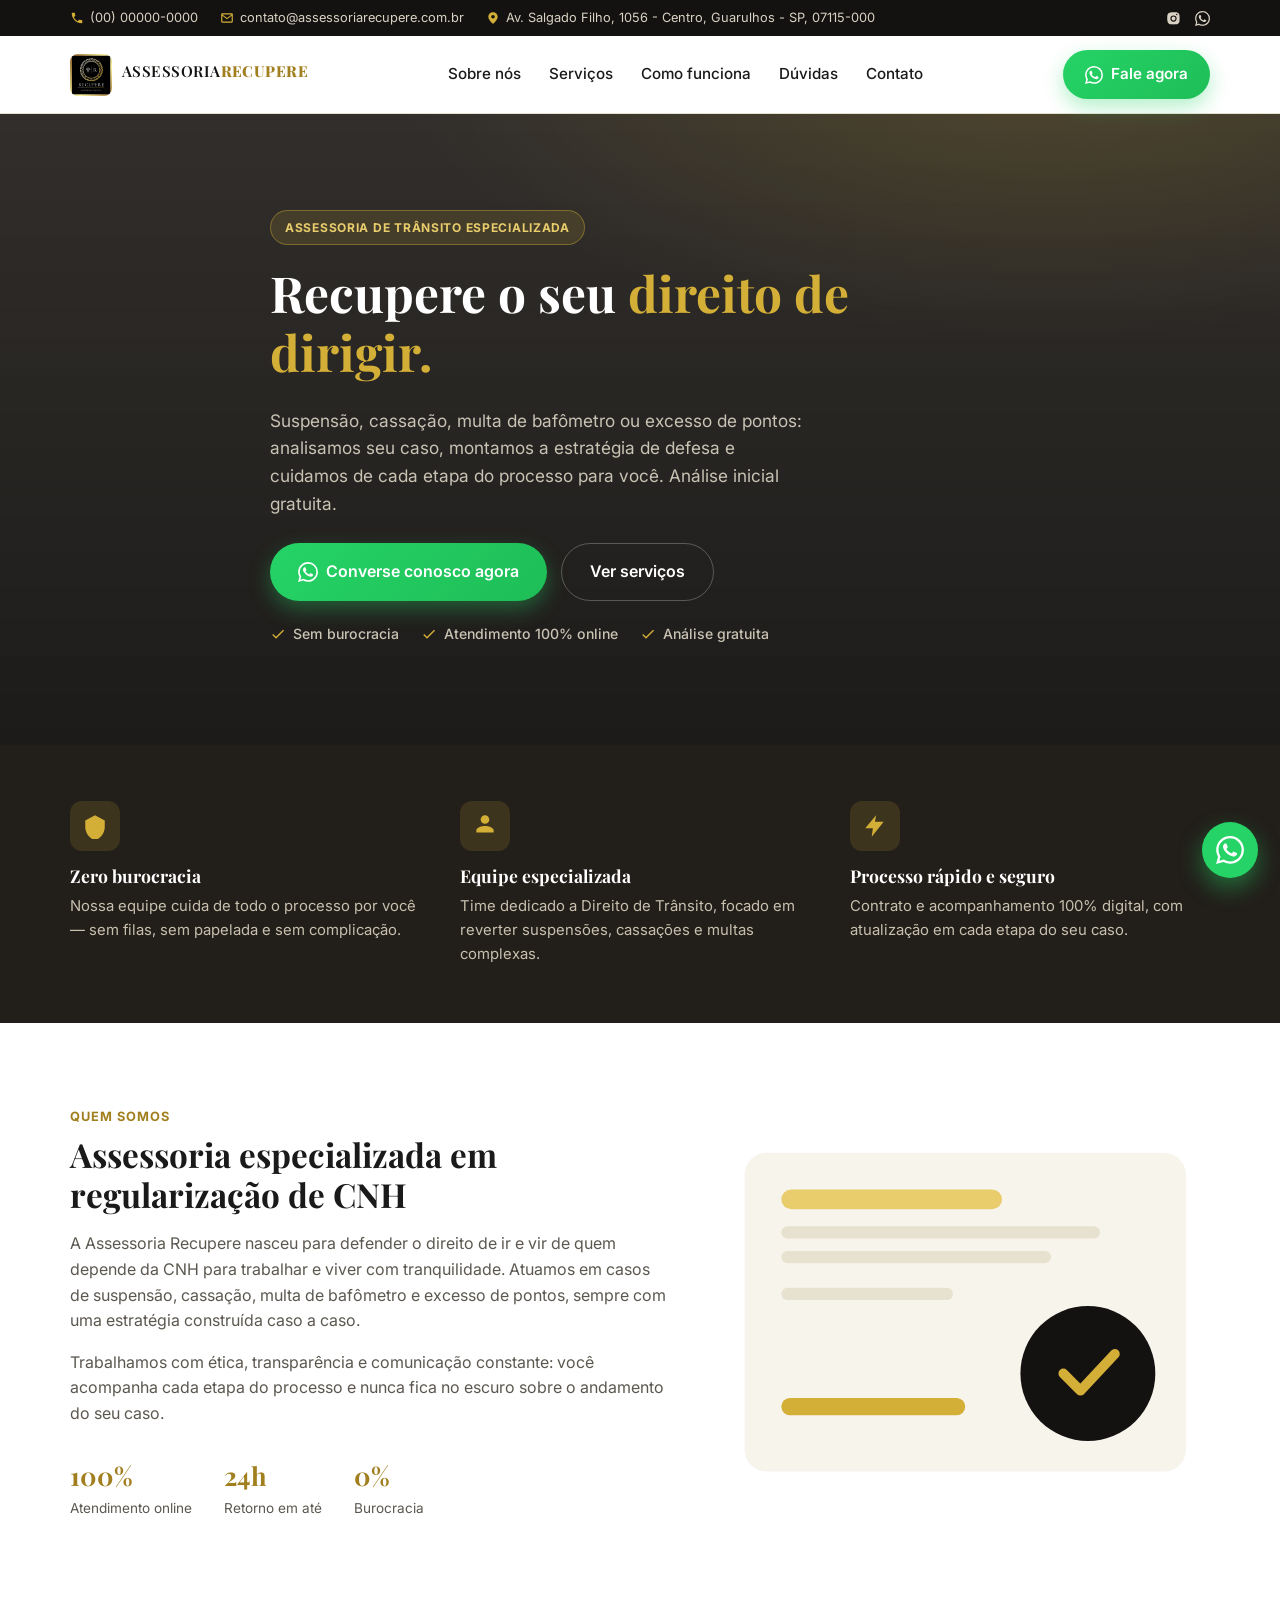
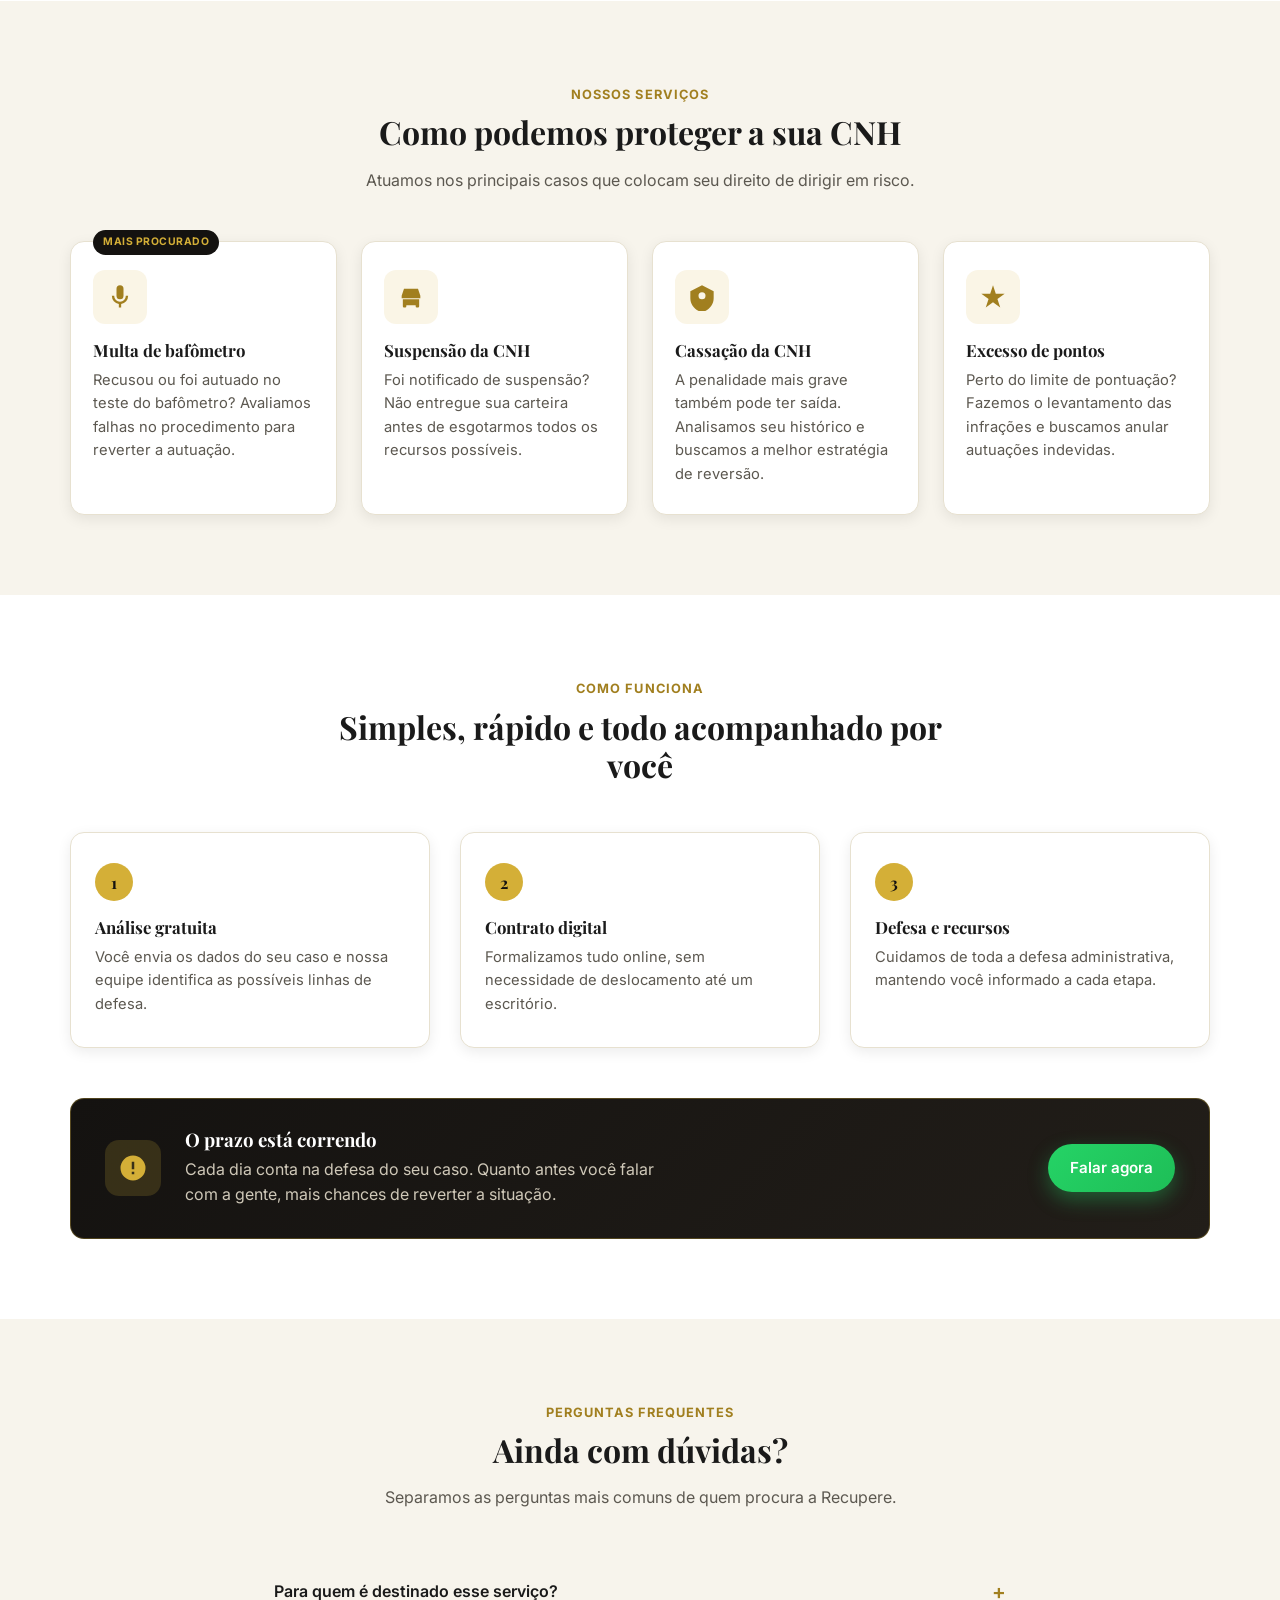
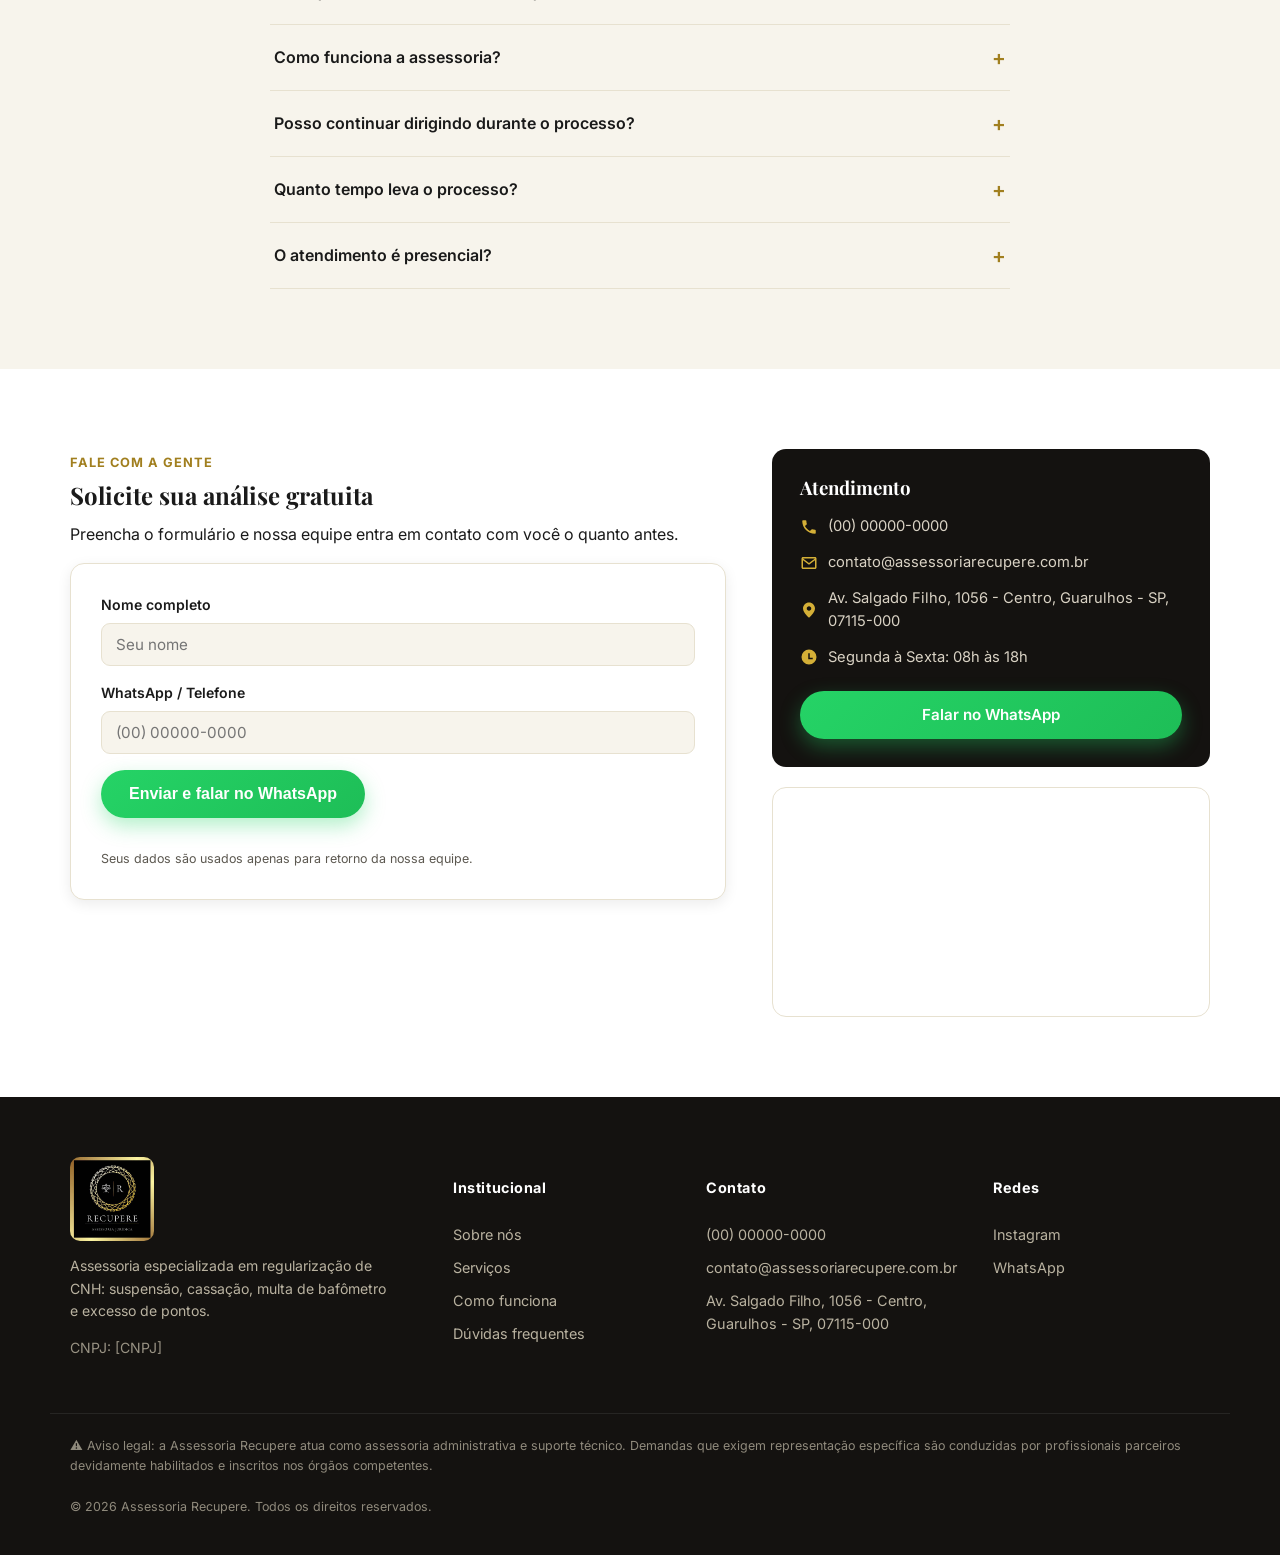
==== commit 32bac41f: "Fotos de fundo específicas por página e formulário simplificado Troca a foto genérica de mãos no vol" ====
--- a/index.html
+++ b/index.html
@@ -210,7 +210,7 @@
   background:
     radial-gradient(1100px 480px at 82% -10%, rgba(212, 175, 55, 0.20) 0%, transparent 60%),
     linear-gradient(rgba(15, 12, 9, 0.86), rgba(12, 10, 8, 0.93)),
-    url('https://images.unsplash.com/photo-1635102639591-6084eb067f38?auto=format&fit=crop&w=1920&q=75') center/cover no-repeat;
+    url('https://images.unsplash.com/photo-1516862523118-a3724eb136d7?auto=format&fit=crop&w=1920&q=75') center/cover no-repeat;
 }
 .hero__inner {
   display: block;
@@ -729,35 +729,12 @@
             <input type="text" name="nome" required placeholder="Seu nome">
           </label>
         </div>
-        <div class="lead-form__row lead-form__row--split">
+        <div class="lead-form__row">
           <label>
             WhatsApp / Telefone
             <input type="tel" name="telefone" required placeholder="(00) 00000-0000">
           </label>
-          <label>
-            E-mail
-            <input type="email" name="email" required placeholder="voce@email.com">
-          </label>
         </div>
-        <div class="lead-form__row">
-          <label>
-            Como nos conheceu?
-            <select name="comoConheceu">
-              <option value="Indicação">Indicação</option>
-              <option value="Google">Busca no Google</option>
-              <option value="Instagram">Instagram</option>
-              <option value="WhatsApp">WhatsApp</option>
-              <option value="Outros">Outros</option>
-            </select>
-          </label>
-        </div>
-        <div class="lead-form__row">
-          <label>
-            Conte rapidamente o seu caso
-            <textarea name="mensagem" rows="4" placeholder="Ex: fui notificado de suspensão por excesso de pontos..."></textarea>
-          </label>
-        </div>
-        <input type="hidden" name="origem" value="assessoriarecupere.com.br">
 
         <button type="submit" class="btn btn--cta btn--lg lead-form__submit">
           Enviar e falar no WhatsApp
@@ -881,14 +858,10 @@
     mapEmbedSrc: "https://www.google.com/maps?q=Av.+Salgado+Filho,+1056+-+Centro,+Guarulhos+-+SP&output=embed",
     cnpj: "[CNPJ]",
     instagramUrl: "https://instagram.com/assessoriarecupere",
-    // Mesma planilha/Apps Script usado pelas 3 landing pages — usado pelo
-    // modal rápido que abre em qualquer clique num botão de WhatsApp.
+    // Mesma planilha/Apps Script usado pelas 3 landing pages — usado tanto
+    // pelo formulário de nome+telefone quanto pelo modal rápido que abre em
+    // qualquer clique num botão de WhatsApp desta página.
     landingPagesWebhookUrl: "https://script.google.com/macros/s/AKfycbzLa3KpO-Dr5VXlAx-QlYZYdKLyBgSwN0gImmg2ynfN5WQpi8U2u3XAQaq4ic79EYO6/exec",
-    // Ainda não conectado de propósito: o formulário grande da seção de
-    // contato tem mais campos (e-mail, como conheceu, mensagem) que ainda
-    // vão ser decididos. Quando tiver a URL do Apps Script para essa
-    // página, cole aqui.
-    leadsSheetWebhookUrl: "COLE_AQUI_A_URL_DO_APPS_SCRIPT",
   };
 
   function recupereWhatsappLink(customMessage) {
@@ -965,7 +938,7 @@
     });
   }
 
-  // ---- Formulário de leads -> Google Sheets (Apps Script) + WhatsApp ----
+  // ---- Formulário de leads (nome + telefone) -> planilha, DEPOIS WhatsApp ----
   function setupLeadForm() {
     const form = document.getElementById("leadForm");
     const status = document.getElementById("formStatus");
@@ -973,15 +946,17 @@
 
     form.addEventListener("submit", async function (e) {
       e.preventDefault();
+      const btn = form.querySelector(".lead-form__submit");
+      if (btn) { btn.disabled = true; btn.textContent = "Enviando..."; }
+
       const data = new FormData(form);
+      data.append("pagina", "Site Institucional");
       const values = Object.fromEntries(data.entries());
 
-      const webhook = RECUPERE_CONFIG.leadsSheetWebhookUrl;
+      const webhook = RECUPERE_CONFIG.landingPagesWebhookUrl;
       const configured = webhook && !webhook.startsWith("COLE_AQUI");
 
       if (configured) {
-        status.textContent = "Enviando...";
-        status.className = "lead-form__status";
         try {
           await fetch(webhook, {
             method: "POST",
@@ -993,22 +968,15 @@
         }
       }
 
-      status.textContent = configured
-        ? "Recebemos seus dados! Abrindo o WhatsApp..."
-        : "Abrindo o WhatsApp para finalizar seu contato...";
+      status.textContent = "Recebemos seus dados! Abrindo o WhatsApp...";
       status.className = "lead-form__status is-success";
 
       const resumo = encodeURIComponent(
-        `Olá! Sou ${values.nome || ""}, vim pelo site da Assessoria Recupere.\n` +
-        `Telefone: ${values.telefone || ""}\n` +
-        `Caso: ${values.mensagem || "quero uma análise gratuita"}`
+        `Olá, me chamo ${values.nome || ""} e vim pelo site da Assessoria Recupere. Quero uma análise gratuita do meu caso.`
       );
-      window.open(
-        "https://wa.me/" + RECUPERE_CONFIG.whatsappNumber + "?text=" + resumo,
-        "_blank"
-      );
-
       form.reset();
+      if (btn) { btn.disabled = false; btn.textContent = "Enviar e falar no WhatsApp"; }
+      window.location.href = "https://wa.me/" + RECUPERE_CONFIG.whatsappNumber + "?text=" + resumo;
     });
   }
 
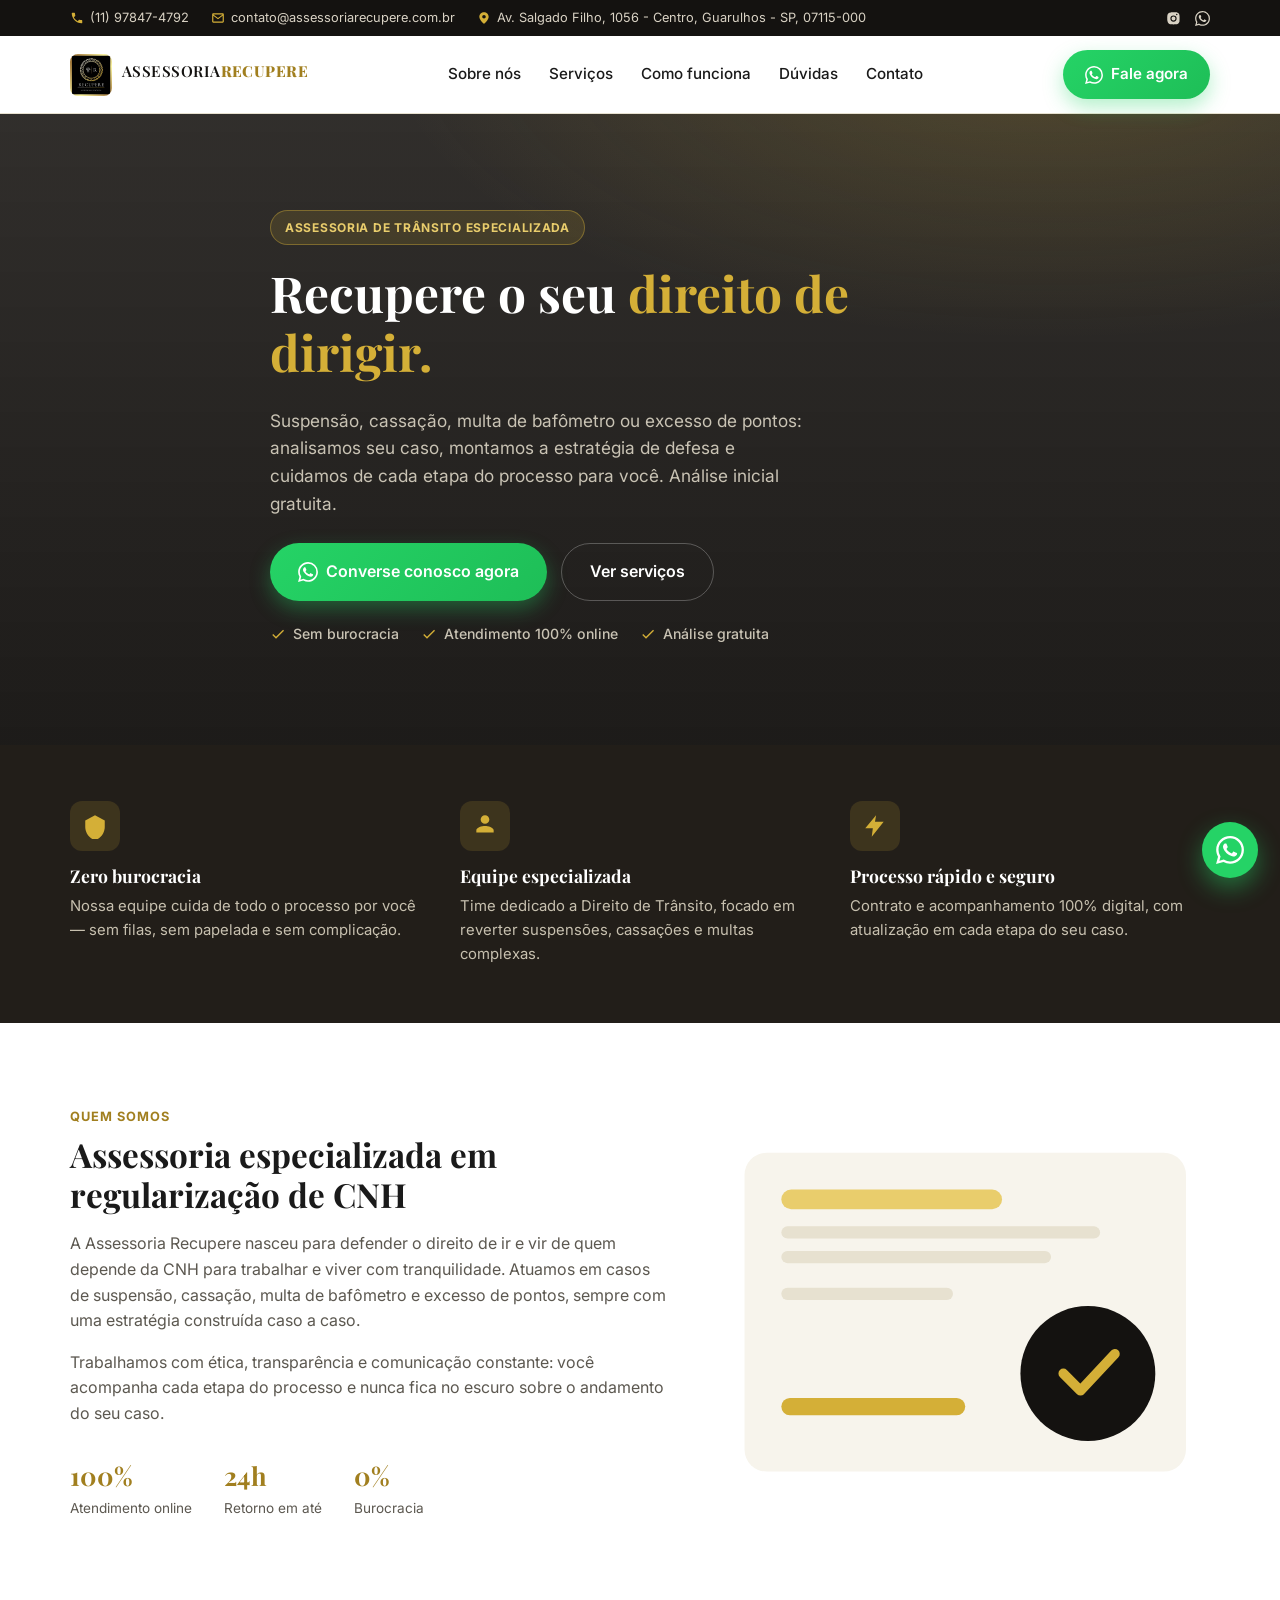
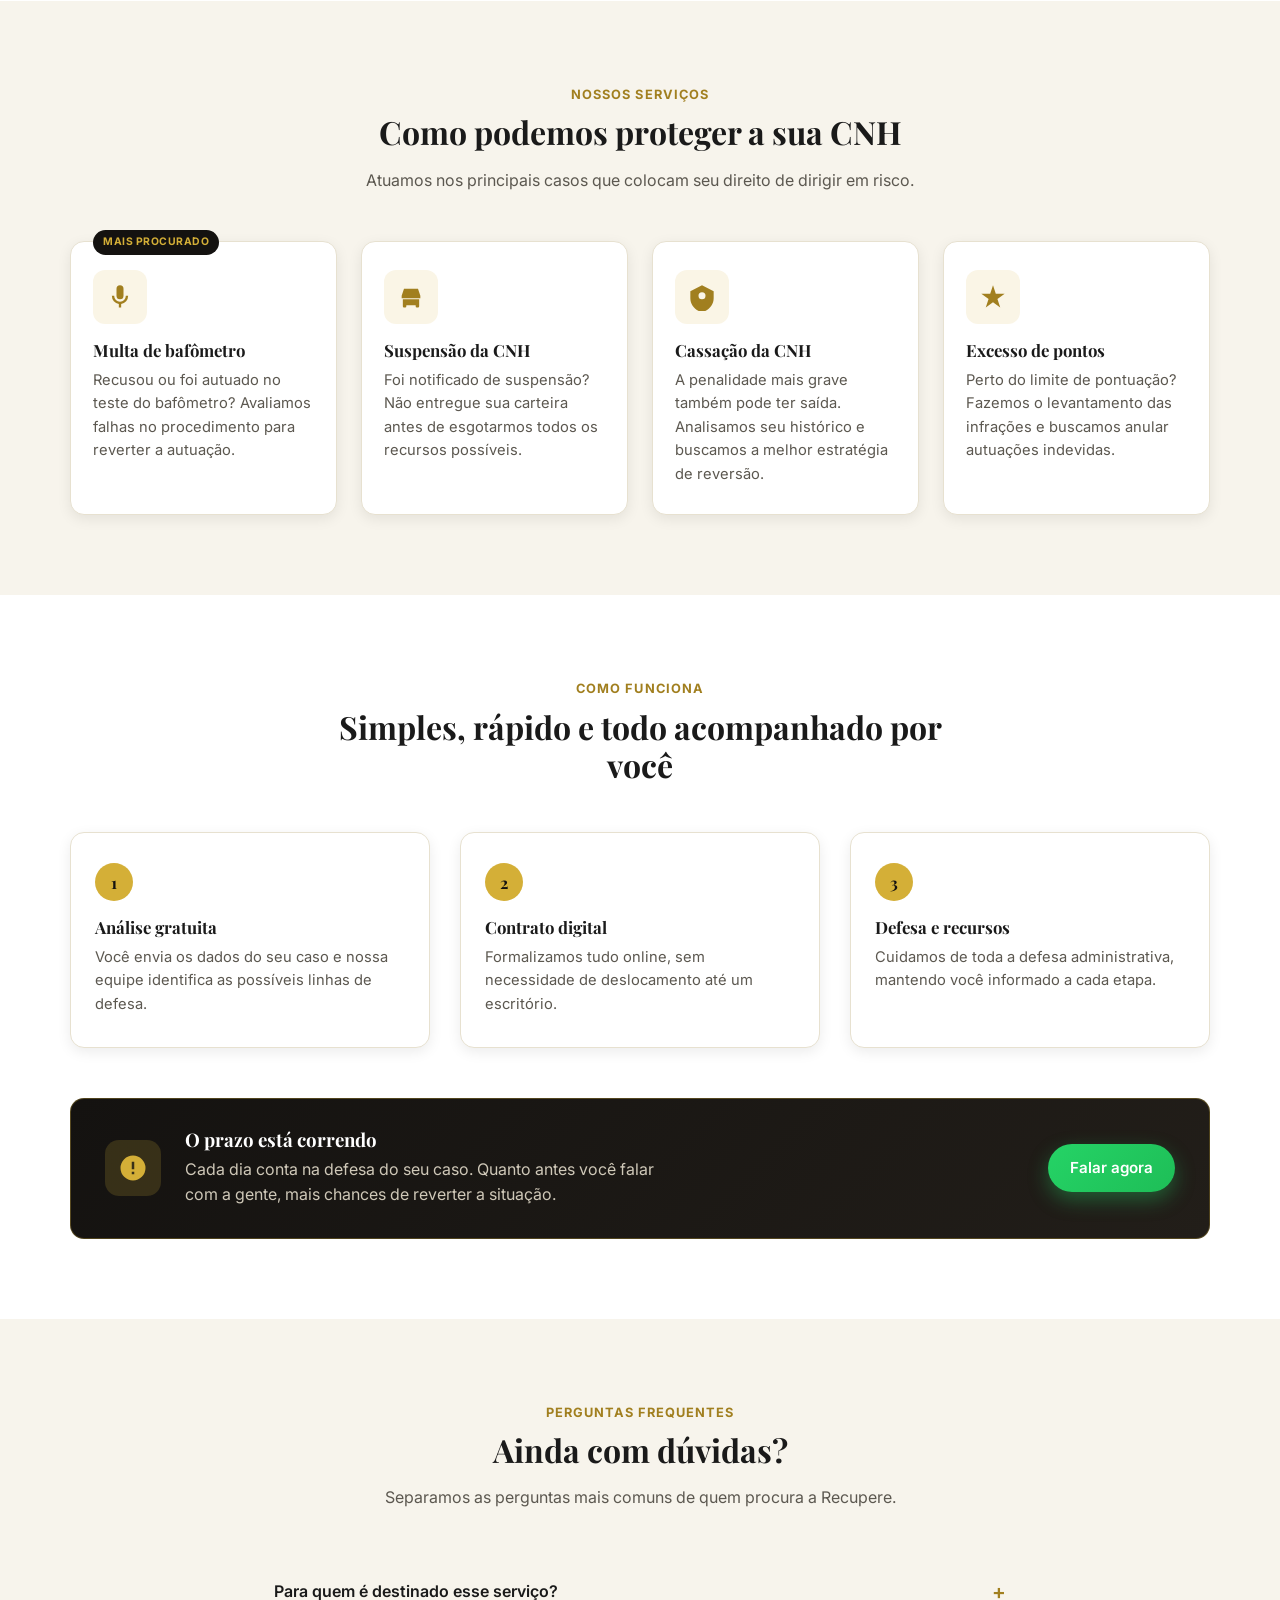
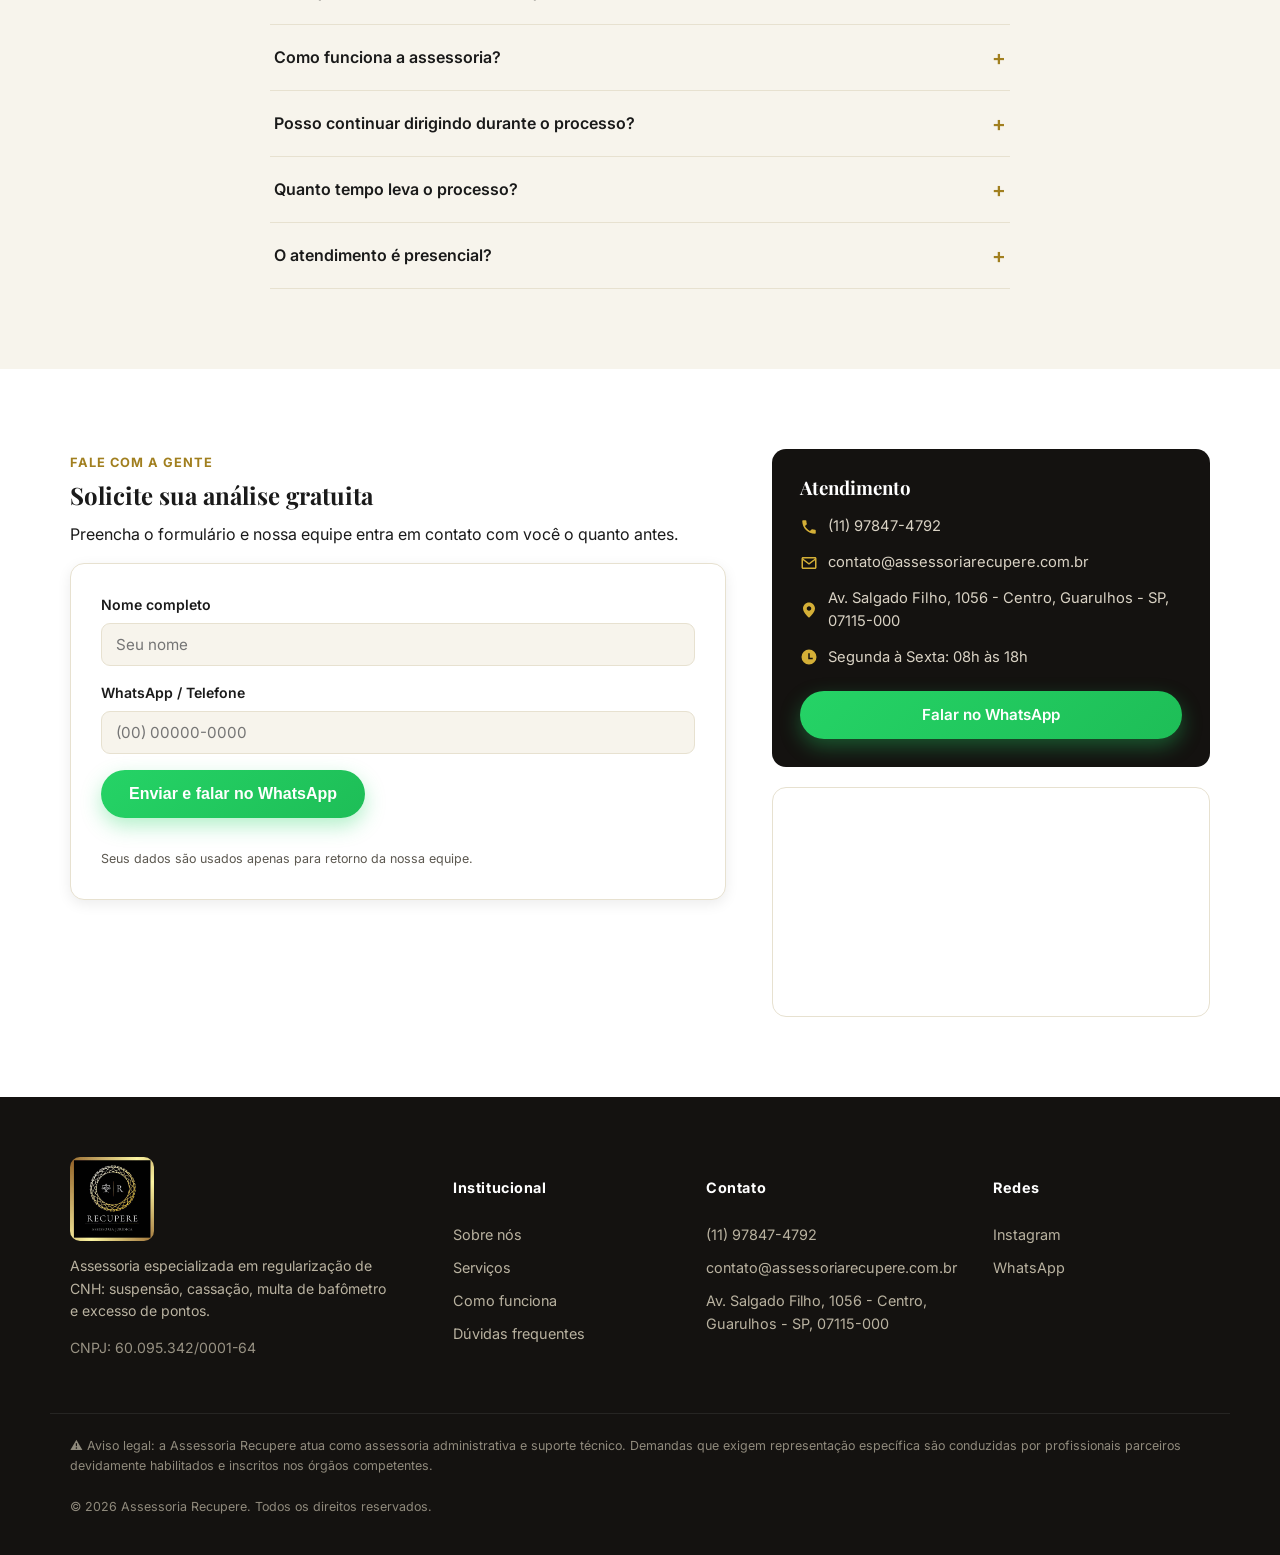
==== commit 7308fe3c: "Preenche telefone e CNPJ reais da Assessoria Recupere Atualiza phoneDisplay, whatsappNumber e cnpj n" ====
--- a/index.html
+++ b/index.html
@@ -114,10 +114,12 @@
 
 /* Topbar */
 .topbar {
+  display: none;
   background: var(--ink);
   color: #D9D2C4;
   font-size: .8rem;
 }
+@media (min-width: 768px) { .topbar { display: block; } }
 .topbar__inner {
   display: flex;
   align-items: center;
@@ -132,7 +134,6 @@
 .topbar__social { display: flex; gap: 14px; }
 .topbar__social a { color: #D9D2C4; }
 .topbar__social a:hover { color: var(--gold); }
-@media (max-width: 760px) { .topbar__item--address { display: none; } }
 
 /* Header */
 .header {
@@ -850,13 +851,13 @@
   // CONFIGURAÇÕES DA ASSESSORIA RECUPERE — edite aqui
   // ============================================================
   const RECUPERE_CONFIG = {
-    phoneDisplay: "(00) 00000-0000",
-    whatsappNumber: "5500000000000",
+    phoneDisplay: "(11) 97847-4792",
+    whatsappNumber: "5511978474792",
     whatsappMessage: "Olá! Vim pelo site da Assessoria Recupere e quero uma análise gratuita do meu caso.",
     email: "contato@assessoriarecupere.com.br",
     address: "Av. Salgado Filho, 1056 - Centro, Guarulhos - SP, 07115-000",
     mapEmbedSrc: "https://www.google.com/maps?q=Av.+Salgado+Filho,+1056+-+Centro,+Guarulhos+-+SP&output=embed",
-    cnpj: "[CNPJ]",
+    cnpj: "60.095.342/0001-64",
     instagramUrl: "https://instagram.com/assessoriarecupere",
     // Mesma planilha/Apps Script usado pelas 3 landing pages — usado tanto
     // pelo formulário de nome+telefone quanto pelo modal rápido que abre em
